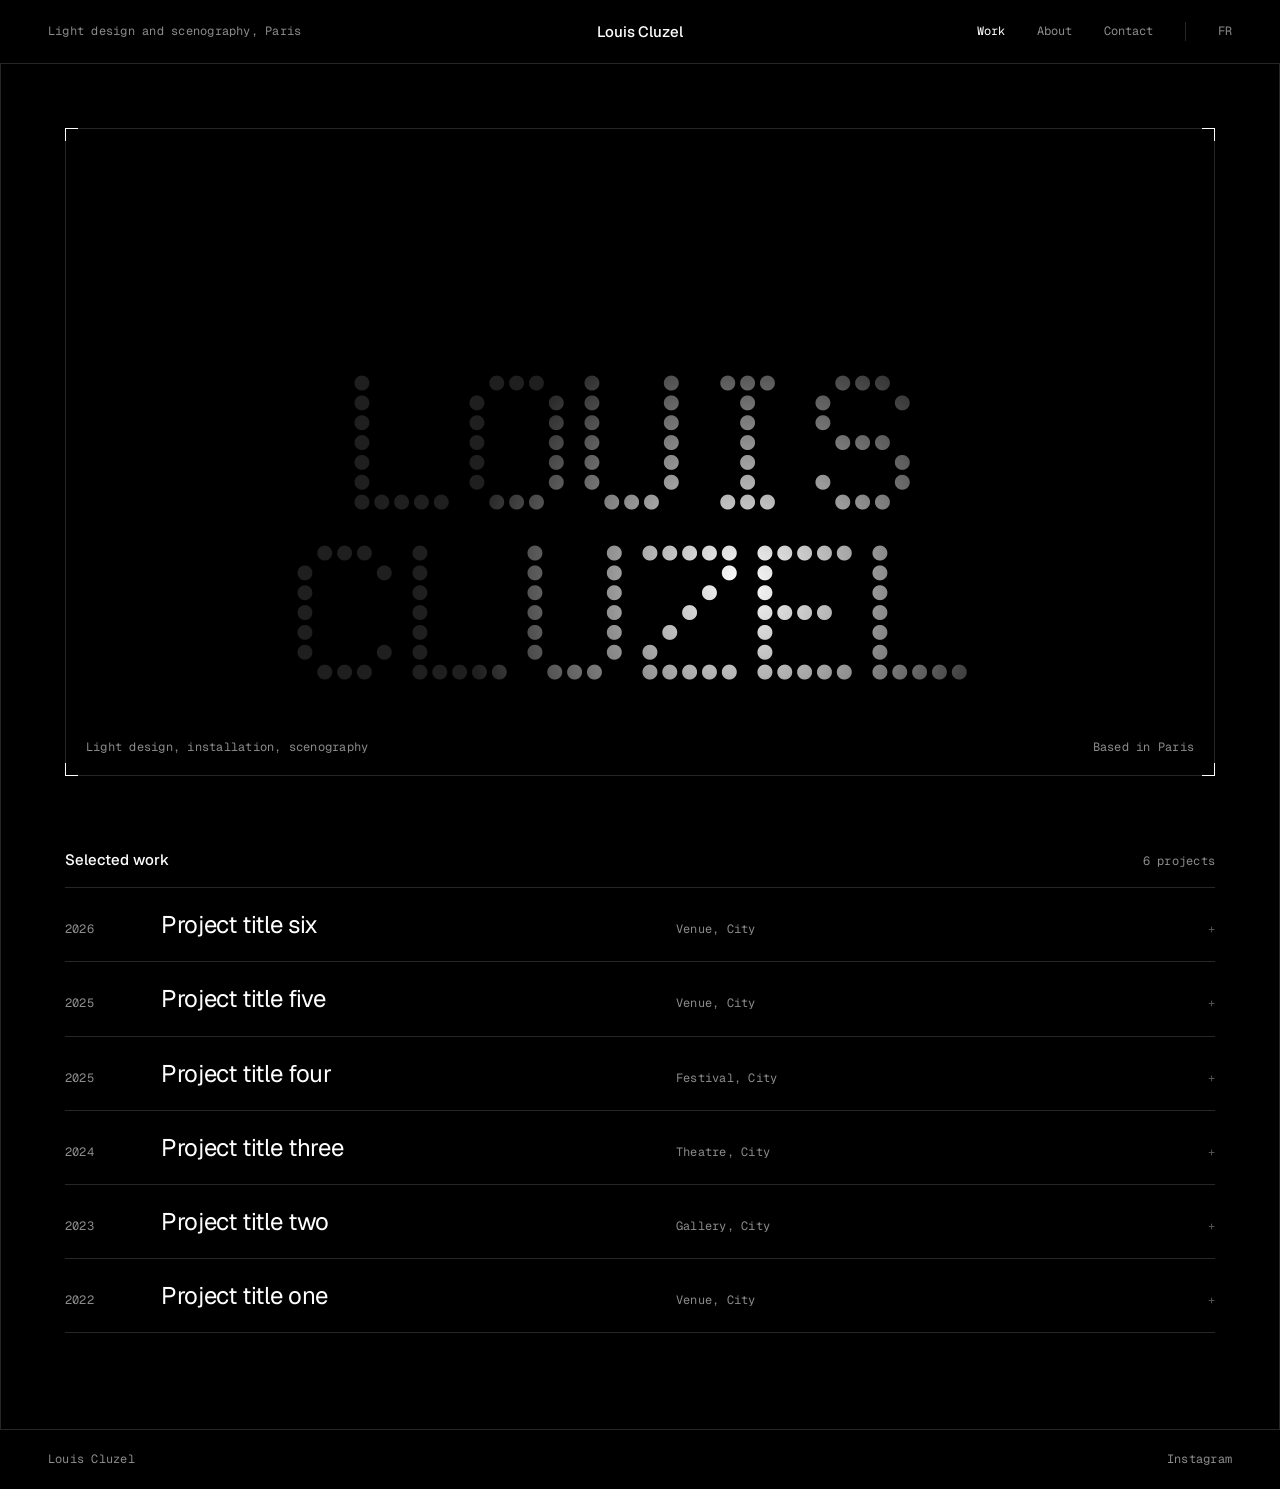
==== index.html @ 7811340b "First mockup: home, works index, project page, about, contact Co-Authored-By: Claude Opus 5.5 <norep" ====
<!doctype html>
<html lang="en">
<head>
<meta charset="utf-8">
<meta name="viewport" content="width=device-width, initial-scale=1">
<title>Louis Cluzel — Light design</title>
<meta name="description" content="Louis Cluzel, light designer and scenographer.">
<link rel="preload" href="assets/fonts/Doto.woff" as="font" type="font/woff" crossorigin>
<link rel="stylesheet" href="assets/css/style.css">
</head>
<body>
<header class="site-header">
  <span class="where mono">Light design and scenography, Paris</span>
  <a class="brand" href="index.html">Louis Cluzel</a>
  <nav class="site-nav" aria-label="Main">
    <a href="index.html#works" aria-current="page">Work</a>
    <a href="about.html">About</a>
    <a href="contact.html">Contact</a>
    <a class="lang" href="#" title="French version coming soon">FR</a>
  </nav>
</header>
<main class="stage">
  <section class="hero marked" aria-label="Louis Cluzel">
    <i class="mk"></i>
    <h1 class="hero-name">
      <span class="unlit" aria-hidden="true"><span>LOUIS</span><span>CLUZEL</span></span>
      <span class="lit"><span>LOUIS</span><span>CLUZEL</span></span>
    </h1>
    <div class="hero-caption">
      <span class="mono">Light design, installation, scenography</span>
      <span class="mono">Based in Paris</span>
    </div>
  </section>

  <section id="works">
    <div class="section-head">
      <h2>Selected work</h2>
      <span class="mono" data-count></span>
    </div>
    <ul class="works"></ul>
  </section>
  <div style="height:96px"></div>
</main>
<div class="preview marked" aria-hidden="true"><i class="mk"></i><div class="ph"></div></div>
<footer class="site-footer">
  <span class="mono">Louis Cluzel</span>
  <a class="mono" href="https://www.instagram.com/la.cluz/">Instagram</a>
</footer>
<script src="assets/js/projects.js"></script>
<script src="assets/js/main.js"></script>
</body>
</html>
---- assets/css/style.css ----
/* Louis Cluzel — studioneiro.com */

@font-face { font-family: "Doto"; src: url("../fonts/Doto.woff") format("woff"); font-weight: 100 900; font-display: swap; }
@font-face { font-family: "Geist"; src: url("../fonts/Geist.woff") format("woff"); font-weight: 100 900; font-display: swap; }
@font-face { font-family: "Geist Mono"; src: url("../fonts/GeistMono.woff") format("woff"); font-weight: 100 900; font-display: swap; }

:root {
  --black: #000000;
  --white: #ffffff;
  --cream: #ece7dd;
  --grey: #8c8c8c;
  --grey-dim: #555555;
  --line: #262626;
  --unlit: #1f1f1f;

  --f-display: "Doto", "Geist Mono", monospace;
  --f-sans: "Geist", "Helvetica Neue", Arial, sans-serif;
  --f-mono: "Geist Mono", ui-monospace, monospace;

  --gutter: clamp(16px, 4vw, 48px);
  --frame: clamp(16px, 5vw, 72px);
  --max: 1440px;
}

* { box-sizing: border-box; margin: 0; padding: 0; }

html { background: var(--black); color-scheme: dark; }

body {
  background: var(--black);
  color: var(--white);
  font-family: var(--f-sans);
  font-size: 16px;
  line-height: 1.55;
  -webkit-font-smoothing: antialiased;
  min-height: 100vh;
  display: flex;
  flex-direction: column;
}

a { color: inherit; text-decoration: none; }
img, video { display: block; max-width: 100%; }

:focus-visible { outline: 1px solid var(--white); outline-offset: 4px; }

.mono { font-family: var(--f-mono); font-size: 12px; letter-spacing: 0.02em; color: var(--grey); }

/* ---------- Header ---------- */

.site-header {
  display: grid;
  grid-template-columns: 1fr auto 1fr;
  align-items: center;
  height: 64px;
  padding: 0 var(--gutter);
  border-bottom: 1px solid var(--line);
  position: sticky;
  top: 0;
  background: var(--black);
  z-index: 10;
}

.site-header .brand { font-family: var(--f-sans); font-size: 15px; font-weight: 500; letter-spacing: -0.01em; color: var(--white); justify-self: center; }
.site-header .where { justify-self: start; }

.site-nav { justify-self: end; display: flex; gap: clamp(16px, 3vw, 32px); align-items: center; }
.site-nav a { font-family: var(--f-mono); font-size: 12px; color: var(--grey); transition: color .2s; }
.site-nav a:hover, .site-nav a[aria-current="page"] { color: var(--white); }
.site-nav .lang { border-left: 1px solid var(--line); padding-left: clamp(16px, 3vw, 32px); }

/* ---------- Frame with corner marks ---------- */

.stage {
  flex: 1;
  width: 100%;
  max-width: var(--max);
  margin: 0 auto;
  border-left: 1px solid var(--line);
  border-right: 1px solid var(--line);
  padding: var(--frame) var(--frame) 0;
}

.marked { position: relative; border: 1px solid var(--line); }
.marked::before, .marked::after,
.marked > .mk::before, .marked > .mk::after {
  content: "";
  position: absolute;
  width: 12px; height: 12px;
  border-color: var(--white);
  border-style: solid;
  pointer-events: none;
}
.marked::before { top: -1px; left: -1px; border-width: 1px 0 0 1px; }
.marked::after { top: -1px; right: -1px; border-width: 1px 1px 0 0; }
.marked > .mk::before { bottom: -1px; left: -1px; border-width: 0 0 1px 1px; }
.marked > .mk::after { bottom: -1px; right: -1px; border-width: 0 1px 1px 0; }

/* ---------- Hero : the name, lit by a follow-spot ---------- */

.hero {
  height: min(72vh, 720px);
  min-height: 420px;
  display: grid;
  place-items: center;
  cursor: crosshair;
  --x: 50%;
  --y: 50%;
  --r: clamp(140px, 22vw, 320px);
}

.hero-name { position: relative; text-align: center; line-height: .86; user-select: none; }
.hero-name span {
  display: block;
  font-family: var(--f-display);
  font-weight: 700;
  font-variation-settings: "ROND" 100;
  font-size: clamp(64px, 15.5vw, 228px);
  letter-spacing: -0.02em;
}
.hero-name .unlit { color: var(--unlit); }
.hero-name .lit {
  position: absolute;
  inset: 0;
  color: var(--white);
  -webkit-mask-image: radial-gradient(circle var(--r) at var(--x) var(--y), #000 0%, rgba(0,0,0,.55) 45%, transparent 100%);
          mask-image: radial-gradient(circle var(--r) at var(--x) var(--y), #000 0%, rgba(0,0,0,.55) 45%, transparent 100%);
}

.hero-caption {
  position: absolute;
  left: 20px; right: 20px; bottom: 18px;
  display: flex;
  justify-content: space-between;
  gap: 16px;
}

/* ---------- Works index ---------- */

.section-head {
  display: flex;
  justify-content: space-between;
  align-items: baseline;
  padding: 72px 0 16px;
  border-bottom: 1px solid var(--line);
}
.section-head h2 { font-size: 15px; font-weight: 500; }

.works { list-style: none; position: relative; }
.works li { border-bottom: 1px solid var(--line); }
.works a {
  display: grid;
  grid-template-columns: 72px 1fr minmax(0, 1fr) 24px;
  gap: 24px;
  align-items: baseline;
  padding: 18px 0;
  transition: padding-left .25s ease;
}
.works .title { font-size: clamp(18px, 2vw, 24px); font-weight: 400; letter-spacing: -0.015em; color: var(--white); }
.works .place { justify-self: start; }
.works .arrow { justify-self: end; color: var(--grey-dim); transition: color .2s; }
.works a:hover .arrow, .works a:focus-visible .arrow { color: var(--white); }
.works a:hover .place, .works a:focus-visible .place { color: var(--cream); }
.works .thumb { display: none; }

/* hover preview, follows the pointer row */
.preview {
  position: fixed;
  width: 340px;
  aspect-ratio: 4 / 3;
  pointer-events: none;
  opacity: 0;
  transform: translate(-50%, -50%);
  transition: opacity .2s;
  z-index: 5;
}
.preview.on { opacity: 1; }

/* ---------- Placeholder light panels (to be replaced by real photos) ---------- */

.ph { position: relative; background: #050505; overflow: hidden; width: 100%; height: 100%; }
.ph::after { content: ""; position: absolute; inset: 0; }
.ph-1::after { background: radial-gradient(ellipse 18% 70% at 50% 100%, rgba(255,244,225,.9), rgba(255,244,225,.15) 60%, transparent 75%); }
.ph-2::after { background: linear-gradient(115deg, transparent 42%, rgba(160,210,255,.75) 50%, transparent 58%), radial-gradient(circle at 70% 30%, rgba(160,210,255,.25), transparent 40%); }
.ph-3::after { background: repeating-linear-gradient(90deg, transparent 0 46px, rgba(255,255,255,.85) 46px 48px), linear-gradient(transparent 30%, #050505 92%); }
.ph-4::after { background: radial-gradient(circle at 50% 45%, rgba(255,190,120,.85), rgba(255,140,60,.2) 25%, transparent 45%); }
.ph-5::after { background: conic-gradient(from 200deg at 50% 0%, transparent 0deg, rgba(255,255,255,.7) 8deg, transparent 16deg, transparent 40deg, rgba(255,255,255,.5) 46deg, transparent 52deg); }
.ph-6::after { background: linear-gradient(to top, rgba(110,255,220,.55) 0 2px, transparent 2px), radial-gradient(ellipse 60% 25% at 50% 100%, rgba(110,255,220,.35), transparent 70%); }

/* ---------- Project page ---------- */

.project-hero { aspect-ratio: 16 / 9; }

.project-head {
  display: grid;
  grid-template-columns: 1fr 1fr;
  gap: 48px;
  padding: 56px 0 40px;
  border-bottom: 1px solid var(--line);
}
.project-head h1 { font-size: clamp(32px, 4.4vw, 60px); font-weight: 400; letter-spacing: -0.03em; line-height: 1.02; }

.facts { display: grid; grid-template-columns: 120px 1fr; row-gap: 10px; align-content: start; }
.facts dt { font-family: var(--f-mono); font-size: 12px; color: var(--grey-dim); }
.facts dd { font-family: var(--f-mono); font-size: 12px; color: var(--white); }

.project-body { display: grid; grid-template-columns: 1fr 1fr; gap: 48px; padding: 48px 0 72px; }
.project-body section { max-width: 62ch; }
.project-body h2 { font-size: 15px; font-weight: 500; margin-bottom: 12px; }
.project-body p { color: #cfcfcf; }
.project-body p + p { margin-top: 1em; }

.gallery { display: grid; grid-template-columns: repeat(2, 1fr); gap: var(--frame); padding-bottom: var(--frame); }
.gallery .marked { aspect-ratio: 4 / 5; }
.gallery .wide { grid-column: 1 / -1; aspect-ratio: 16 / 9; }

.pager {
  display: flex; justify-content: space-between;
  border-top: 1px solid var(--line);
  padding: 20px 0;
}
.pager a:hover { color: var(--white); }

/* ---------- About / Contact ---------- */

.text-page { display: grid; grid-template-columns: 1fr 1fr; gap: 48px; padding: 24px 0 96px; }
.text-page h1 { font-family: var(--f-display); font-weight: 700; font-variation-settings: "ROND" 100; font-size: clamp(48px, 7vw, 104px); line-height: .9; color: var(--white); }
.text-page .lead { font-size: clamp(20px, 2vw, 26px); line-height: 1.4; letter-spacing: -0.015em; max-width: 34ch; }
.text-page p { max-width: 62ch; color: #cfcfcf; }
.text-page p + p { margin-top: 1em; }

.contact-list { list-style: none; border-top: 1px solid var(--line); }
.contact-list li { display: grid; grid-template-columns: 120px 1fr; border-bottom: 1px solid var(--line); padding: 18px 0; align-items: baseline; }
.contact-list a { font-size: clamp(18px, 2vw, 24px); letter-spacing: -0.015em; }
.contact-list a:hover { color: var(--cream); }

/* ---------- Footer ---------- */

.site-footer {
  border-top: 1px solid var(--line);
  padding: 20px var(--gutter);
  display: flex;
  justify-content: space-between;
  gap: 16px;
}

/* ---------- Small screens ---------- */

@media (max-width: 760px) {
  .site-header { grid-template-columns: 1fr auto; }
  .site-header .where { display: none; }
  .site-header .brand { justify-self: start; }
  .hero { height: 56vh; min-height: 360px; }
  .hero-name span { font-size: 25vw; }
  .hero-caption { flex-direction: column; gap: 2px; }
  .works a { grid-template-columns: 1fr 24px; gap: 4px 12px; padding: 16px 0; }
  .works .year { grid-column: 1; grid-row: 1; }
  .works .title { grid-column: 1; grid-row: 2; }
  .works .place { grid-column: 1; grid-row: 3; }
  .works .arrow { grid-column: 2; grid-row: 2; }
  .works .thumb { display: block; grid-column: 1 / -1; grid-row: 4; aspect-ratio: 16 / 9; margin-top: 12px; border: 1px solid var(--line); }
  .preview { display: none; }
  .project-head, .project-body, .text-page { grid-template-columns: 1fr; gap: 32px; }
  .facts { grid-template-columns: 100px 1fr; }
  .gallery { grid-template-columns: 1fr; }
  .gallery .marked, .gallery .wide { aspect-ratio: 4 / 3; }
  .site-footer { flex-direction: column; gap: 4px; }
}

@media (prefers-reduced-motion: reduce) {
  * { transition: none !important; animation: none !important; }
}
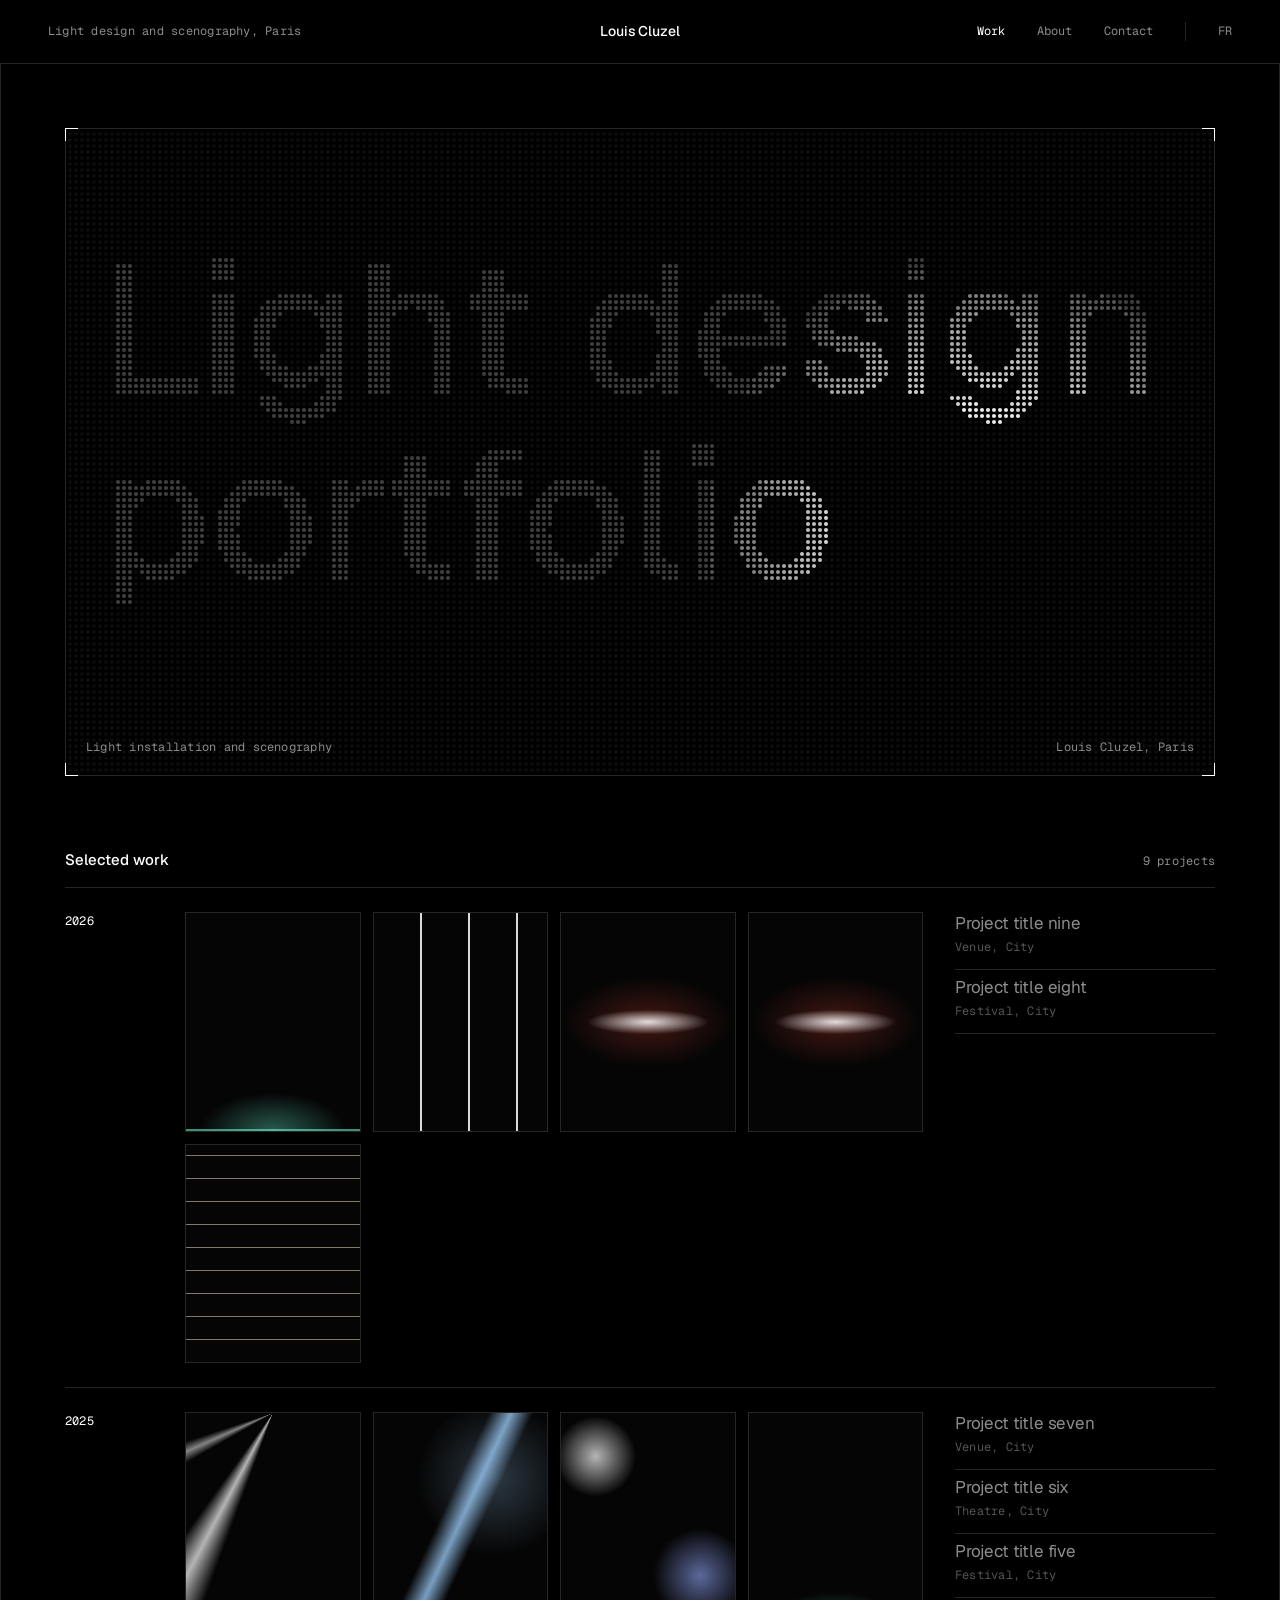
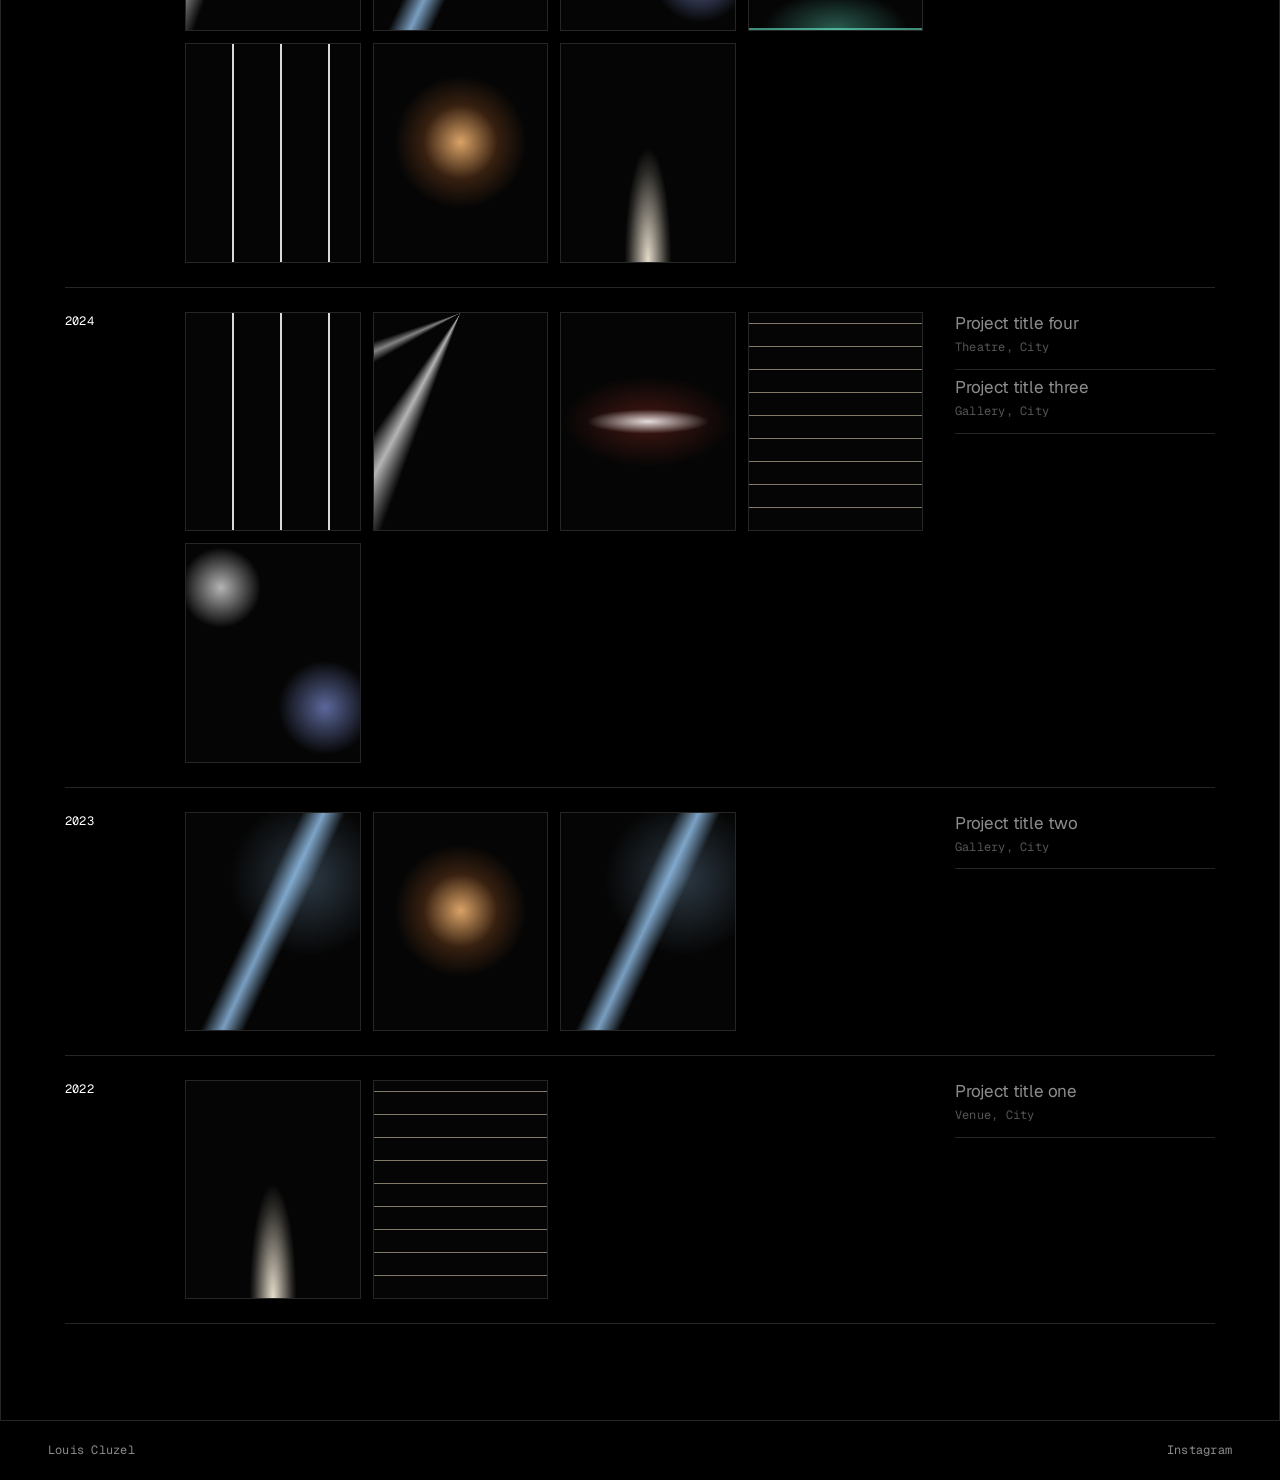
==== commit 80a30a04: "LED matrix titles, 'Light design portfolio' home, works as an image wall by year Co-Authored-By: Cla" ====
--- a/index.html
+++ b/index.html
@@ -5,7 +5,7 @@
 <meta name="viewport" content="width=device-width, initial-scale=1">
 <title>Louis Cluzel — Light design</title>
 <meta name="description" content="Louis Cluzel, light designer and scenographer.">
-<link rel="preload" href="assets/fonts/Doto.woff" as="font" type="font/woff" crossorigin>
+<link rel="preload" href="assets/fonts/Geist.woff" as="font" type="font/woff" crossorigin>
 <link rel="stylesheet" href="assets/css/style.css">
 </head>
 <body>
@@ -20,15 +20,13 @@
   </nav>
 </header>
 <main class="stage">
-  <section class="hero marked" aria-label="Louis Cluzel">
+  <section class="hero marked">
     <i class="mk"></i>
-    <h1 class="hero-name">
-      <span class="unlit" aria-hidden="true"><span>LOUIS</span><span>CLUZEL</span></span>
-      <span class="lit"><span>LOUIS</span><span>CLUZEL</span></span>
-    </h1>
+    <h1 class="sr-only">Light design portfolio, Louis Cluzel</h1>
+    <canvas class="led" data-lines="Light design|portfolio" data-lines-mobile="Light|design|portfolio" data-spot="true" aria-hidden="true"></canvas>
     <div class="hero-caption">
-      <span class="mono">Light design, installation, scenography</span>
-      <span class="mono">Based in Paris</span>
+      <span class="mono">Light installation and scenography</span>
+      <span class="mono">Louis Cluzel, Paris</span>
     </div>
   </section>
 
@@ -37,11 +35,10 @@
       <h2>Selected work</h2>
       <span class="mono" data-count></span>
     </div>
-    <ul class="works"></ul>
+    <div class="works"></div>
   </section>
   <div style="height:96px"></div>
 </main>
-<div class="preview marked" aria-hidden="true"><i class="mk"></i><div class="ph"></div></div>
 <footer class="site-footer">
   <span class="mono">Louis Cluzel</span>
   <a class="mono" href="https://www.instagram.com/la.cluz/">Instagram</a>
--- a/assets/css/style.css
+++ b/assets/css/style.css
@@ -1,6 +1,5 @@
 /* Louis Cluzel — studioneiro.com */
 
-@font-face { font-family: "Doto"; src: url("../fonts/Doto.woff") format("woff"); font-weight: 100 900; font-display: swap; }
 @font-face { font-family: "Geist"; src: url("../fonts/Geist.woff") format("woff"); font-weight: 100 900; font-display: swap; }
 @font-face { font-family: "Geist Mono"; src: url("../fonts/GeistMono.woff") format("woff"); font-weight: 100 900; font-display: swap; }
 
@@ -11,9 +10,7 @@
   --grey: #8c8c8c;
   --grey-dim: #555555;
   --line: #262626;
-  --unlit: #1f1f1f;
-
-  --f-display: "Doto", "Geist Mono", monospace;
+
   --f-sans: "Geist", "Helvetica Neue", Arial, sans-serif;
   --f-mono: "Geist Mono", ui-monospace, monospace;
 
@@ -45,6 +42,8 @@
 
 .mono { font-family: var(--f-mono); font-size: 12px; letter-spacing: 0.02em; color: var(--grey); }
 
+.sr-only { position: absolute; width: 1px; height: 1px; overflow: hidden; clip: rect(0 0 0 0); white-space: nowrap; }
+
 /* ---------- Header ---------- */
 
 .site-header {
@@ -60,7 +59,7 @@
   z-index: 10;
 }
 
-.site-header .brand { font-family: var(--f-sans); font-size: 15px; font-weight: 500; letter-spacing: -0.01em; color: var(--white); justify-self: center; }
+.site-header .brand { font-size: 14px; font-weight: 500; letter-spacing: -0.01em; justify-self: center; }
 .site-header .where { justify-self: start; }
 
 .site-nav { justify-self: end; display: flex; gap: clamp(16px, 3vw, 32px); align-items: center; }
@@ -68,7 +67,7 @@
 .site-nav a:hover, .site-nav a[aria-current="page"] { color: var(--white); }
 .site-nav .lang { border-left: 1px solid var(--line); padding-left: clamp(16px, 3vw, 32px); }
 
-/* ---------- Frame with corner marks ---------- */
+/* ---------- Page frame ---------- */
 
 .stage {
   flex: 1;
@@ -80,6 +79,7 @@
   padding: var(--frame) var(--frame) 0;
 }
 
+/* Hairline box with white corner marks */
 .marked { position: relative; border: 1px solid var(--line); }
 .marked::before, .marked::after,
 .marked > .mk::before, .marked > .mk::after {
@@ -89,42 +89,23 @@
   border-color: var(--white);
   border-style: solid;
   pointer-events: none;
+  z-index: 2;
 }
 .marked::before { top: -1px; left: -1px; border-width: 1px 0 0 1px; }
 .marked::after { top: -1px; right: -1px; border-width: 1px 1px 0 0; }
 .marked > .mk::before { bottom: -1px; left: -1px; border-width: 0 0 1px 1px; }
 .marked > .mk::after { bottom: -1px; right: -1px; border-width: 0 1px 1px 0; }
 
-/* ---------- Hero : the name, lit by a follow-spot ---------- */
+/* ---------- LED matrix text (drawn on canvas by main.js) ---------- */
+
+.led { display: block; width: 100%; height: 100%; }
 
 .hero {
   height: min(72vh, 720px);
   min-height: 420px;
-  display: grid;
-  place-items: center;
   cursor: crosshair;
-  --x: 50%;
-  --y: 50%;
-  --r: clamp(140px, 22vw, 320px);
-}
-
-.hero-name { position: relative; text-align: center; line-height: .86; user-select: none; }
-.hero-name span {
-  display: block;
-  font-family: var(--f-display);
-  font-weight: 700;
-  font-variation-settings: "ROND" 100;
-  font-size: clamp(64px, 15.5vw, 228px);
-  letter-spacing: -0.02em;
-}
-.hero-name .unlit { color: var(--unlit); }
-.hero-name .lit {
-  position: absolute;
-  inset: 0;
-  color: var(--white);
-  -webkit-mask-image: radial-gradient(circle var(--r) at var(--x) var(--y), #000 0%, rgba(0,0,0,.55) 45%, transparent 100%);
-          mask-image: radial-gradient(circle var(--r) at var(--x) var(--y), #000 0%, rgba(0,0,0,.55) 45%, transparent 100%);
-}
+}
+.hero .led { position: absolute; inset: 0; }
 
 .hero-caption {
   position: absolute;
@@ -132,9 +113,10 @@
   display: flex;
   justify-content: space-between;
   gap: 16px;
-}
-
-/* ---------- Works index ---------- */
+  pointer-events: none;
+}
+
+/* ---------- Works : years | wall of images | titles ---------- */
 
 .section-head {
   display: flex;
@@ -145,37 +127,43 @@
 }
 .section-head h2 { font-size: 15px; font-weight: 500; }
 
-.works { list-style: none; position: relative; }
-.works li { border-bottom: 1px solid var(--line); }
-.works a {
-  display: grid;
-  grid-template-columns: 72px 1fr minmax(0, 1fr) 24px;
-  gap: 24px;
-  align-items: baseline;
-  padding: 18px 0;
-  transition: padding-left .25s ease;
-}
-.works .title { font-size: clamp(18px, 2vw, 24px); font-weight: 400; letter-spacing: -0.015em; color: var(--white); }
-.works .place { justify-self: start; }
-.works .arrow { justify-self: end; color: var(--grey-dim); transition: color .2s; }
-.works a:hover .arrow, .works a:focus-visible .arrow { color: var(--white); }
-.works a:hover .place, .works a:focus-visible .place { color: var(--cream); }
-.works .thumb { display: none; }
-
-/* hover preview, follows the pointer row */
-.preview {
-  position: fixed;
-  width: 340px;
-  aspect-ratio: 4 / 3;
-  pointer-events: none;
-  opacity: 0;
-  transform: translate(-50%, -50%);
-  transition: opacity .2s;
-  z-index: 5;
-}
-.preview.on { opacity: 1; }
-
-/* ---------- Placeholder light panels (to be replaced by real photos) ---------- */
+.year-row {
+  display: grid;
+  grid-template-columns: 88px minmax(0, 1fr) 260px;
+  gap: 32px;
+  padding: 24px 0;
+  border-bottom: 1px solid var(--line);
+}
+.year-row .year { position: sticky; top: 88px; align-self: start; color: var(--white); }
+
+.tiles {
+  display: grid;
+  grid-template-columns: repeat(auto-fill, minmax(148px, 1fr));
+  gap: 12px;
+}
+
+.tile { display: block; }
+.tile .frame { aspect-ratio: 4 / 5; border-color: var(--line); }
+.tile .frame::before, .tile .frame::after,
+.tile .frame > .mk::before, .tile .frame > .mk::after { opacity: 0; transition: opacity .2s; }
+.tile .ph { transition: opacity .3s; }
+.tile .cap { display: none; }
+
+.titles { list-style: none; align-self: start; position: sticky; top: 88px; }
+.titles a { display: block; padding: 6px 0 10px; border-bottom: 1px solid var(--line); color: var(--grey); transition: color .2s; }
+.titles li:first-child a { padding-top: 0; }
+.titles .t { display: block; font-size: 17px; letter-spacing: -0.01em; line-height: 1.3; }
+.titles .mono { color: var(--grey-dim); transition: color .2s; }
+
+/* linked highlight: hovering a tile or a title lights its partner, dims the rest */
+.works.hovering .tile .ph { opacity: .35; }
+.works .tile.on .ph { opacity: 1; }
+.works .tile.on .frame::before, .works .tile.on .frame::after,
+.works .tile.on .frame > .mk::before, .works .tile.on .frame > .mk::after { opacity: 1; }
+.works .titles a.on { color: var(--white); }
+.works .titles a.on .mono { color: var(--grey); }
+
+/* ---------- Placeholder light panels (replaced by real photos later) ---------- */
 
 .ph { position: relative; background: #050505; overflow: hidden; width: 100%; height: 100%; }
 .ph::after { content: ""; position: absolute; inset: 0; }
@@ -185,6 +173,9 @@
 .ph-4::after { background: radial-gradient(circle at 50% 45%, rgba(255,190,120,.85), rgba(255,140,60,.2) 25%, transparent 45%); }
 .ph-5::after { background: conic-gradient(from 200deg at 50% 0%, transparent 0deg, rgba(255,255,255,.7) 8deg, transparent 16deg, transparent 40deg, rgba(255,255,255,.5) 46deg, transparent 52deg); }
 .ph-6::after { background: linear-gradient(to top, rgba(110,255,220,.55) 0 2px, transparent 2px), radial-gradient(ellipse 60% 25% at 50% 100%, rgba(110,255,220,.35), transparent 70%); }
+.ph-7::after { background: radial-gradient(ellipse 50% 8% at 50% 50%, rgba(255,255,255,.85), transparent 70%), radial-gradient(ellipse 70% 30% at 50% 50%, rgba(255,80,60,.25), transparent 70%); }
+.ph-8::after { background: repeating-linear-gradient(0deg, transparent 0 22px, rgba(255,236,200,.5) 22px 23px), radial-gradient(circle at 30% 70%, transparent 20%, #050505 70%); }
+.ph-9::after { background: radial-gradient(circle at 20% 20%, rgba(255,255,255,.7), transparent 18%), radial-gradient(circle at 80% 75%, rgba(150,170,255,.6), transparent 22%); }
 
 /* ---------- Project page ---------- */
 
@@ -207,30 +198,26 @@
 .project-body section { max-width: 62ch; }
 .project-body h2 { font-size: 15px; font-weight: 500; margin-bottom: 12px; }
 .project-body p { color: #cfcfcf; }
-.project-body p + p { margin-top: 1em; }
 
 .gallery { display: grid; grid-template-columns: repeat(2, 1fr); gap: var(--frame); padding-bottom: var(--frame); }
 .gallery .marked { aspect-ratio: 4 / 5; }
 .gallery .wide { grid-column: 1 / -1; aspect-ratio: 16 / 9; }
 
-.pager {
-  display: flex; justify-content: space-between;
-  border-top: 1px solid var(--line);
-  padding: 20px 0;
-}
+.pager { display: flex; justify-content: space-between; border-top: 1px solid var(--line); padding: 20px 0; }
 .pager a:hover { color: var(--white); }
 
 /* ---------- About / Contact ---------- */
 
-.text-page { display: grid; grid-template-columns: 1fr 1fr; gap: 48px; padding: 24px 0 96px; }
-.text-page h1 { font-family: var(--f-display); font-weight: 700; font-variation-settings: "ROND" 100; font-size: clamp(48px, 7vw, 104px); line-height: .9; color: var(--white); }
+.page-title { height: clamp(150px, 22vw, 300px); }
+
+.text-page { display: grid; grid-template-columns: 1fr 1fr; gap: 48px; padding: 48px 0 96px; }
 .text-page .lead { font-size: clamp(20px, 2vw, 26px); line-height: 1.4; letter-spacing: -0.015em; max-width: 34ch; }
 .text-page p { max-width: 62ch; color: #cfcfcf; }
 .text-page p + p { margin-top: 1em; }
 
 .contact-list { list-style: none; border-top: 1px solid var(--line); }
 .contact-list li { display: grid; grid-template-columns: 120px 1fr; border-bottom: 1px solid var(--line); padding: 18px 0; align-items: baseline; }
-.contact-list a { font-size: clamp(18px, 2vw, 24px); letter-spacing: -0.015em; }
+.contact-list a, .contact-list .v { font-size: clamp(18px, 2vw, 24px); letter-spacing: -0.015em; }
 .contact-list a:hover { color: var(--cream); }
 
 /* ---------- Footer ---------- */
@@ -241,6 +228,17 @@
   display: flex;
   justify-content: space-between;
   gap: 16px;
+}
+
+/* ---------- Medium screens ---------- */
+
+@media (max-width: 1080px) {
+  .year-row { grid-template-columns: 64px minmax(0, 1fr); }
+  .titles { display: none; }
+  .tile.extra { display: none; }
+  .tiles { grid-template-columns: repeat(auto-fill, minmax(200px, 1fr)); gap: 16px; }
+  .tile .cap { display: block; margin-top: 8px; }
+  .tile .cap .t { display: block; font-size: 15px; line-height: 1.3; }
 }
 
 /* ---------- Small screens ---------- */
@@ -249,16 +247,11 @@
   .site-header { grid-template-columns: 1fr auto; }
   .site-header .where { display: none; }
   .site-header .brand { justify-self: start; }
-  .hero { height: 56vh; min-height: 360px; }
-  .hero-name span { font-size: 25vw; }
+  .hero { height: 60vh; min-height: 380px; }
   .hero-caption { flex-direction: column; gap: 2px; }
-  .works a { grid-template-columns: 1fr 24px; gap: 4px 12px; padding: 16px 0; }
-  .works .year { grid-column: 1; grid-row: 1; }
-  .works .title { grid-column: 1; grid-row: 2; }
-  .works .place { grid-column: 1; grid-row: 3; }
-  .works .arrow { grid-column: 2; grid-row: 2; }
-  .works .thumb { display: block; grid-column: 1 / -1; grid-row: 4; aspect-ratio: 16 / 9; margin-top: 12px; border: 1px solid var(--line); }
-  .preview { display: none; }
+  .year-row { grid-template-columns: 1fr; gap: 12px; }
+  .year-row .year { position: static; }
+  .tiles { grid-template-columns: repeat(2, 1fr); gap: 12px; }
   .project-head, .project-body, .text-page { grid-template-columns: 1fr; gap: 32px; }
   .facts { grid-template-columns: 100px 1fr; }
   .gallery { grid-template-columns: 1fr; }
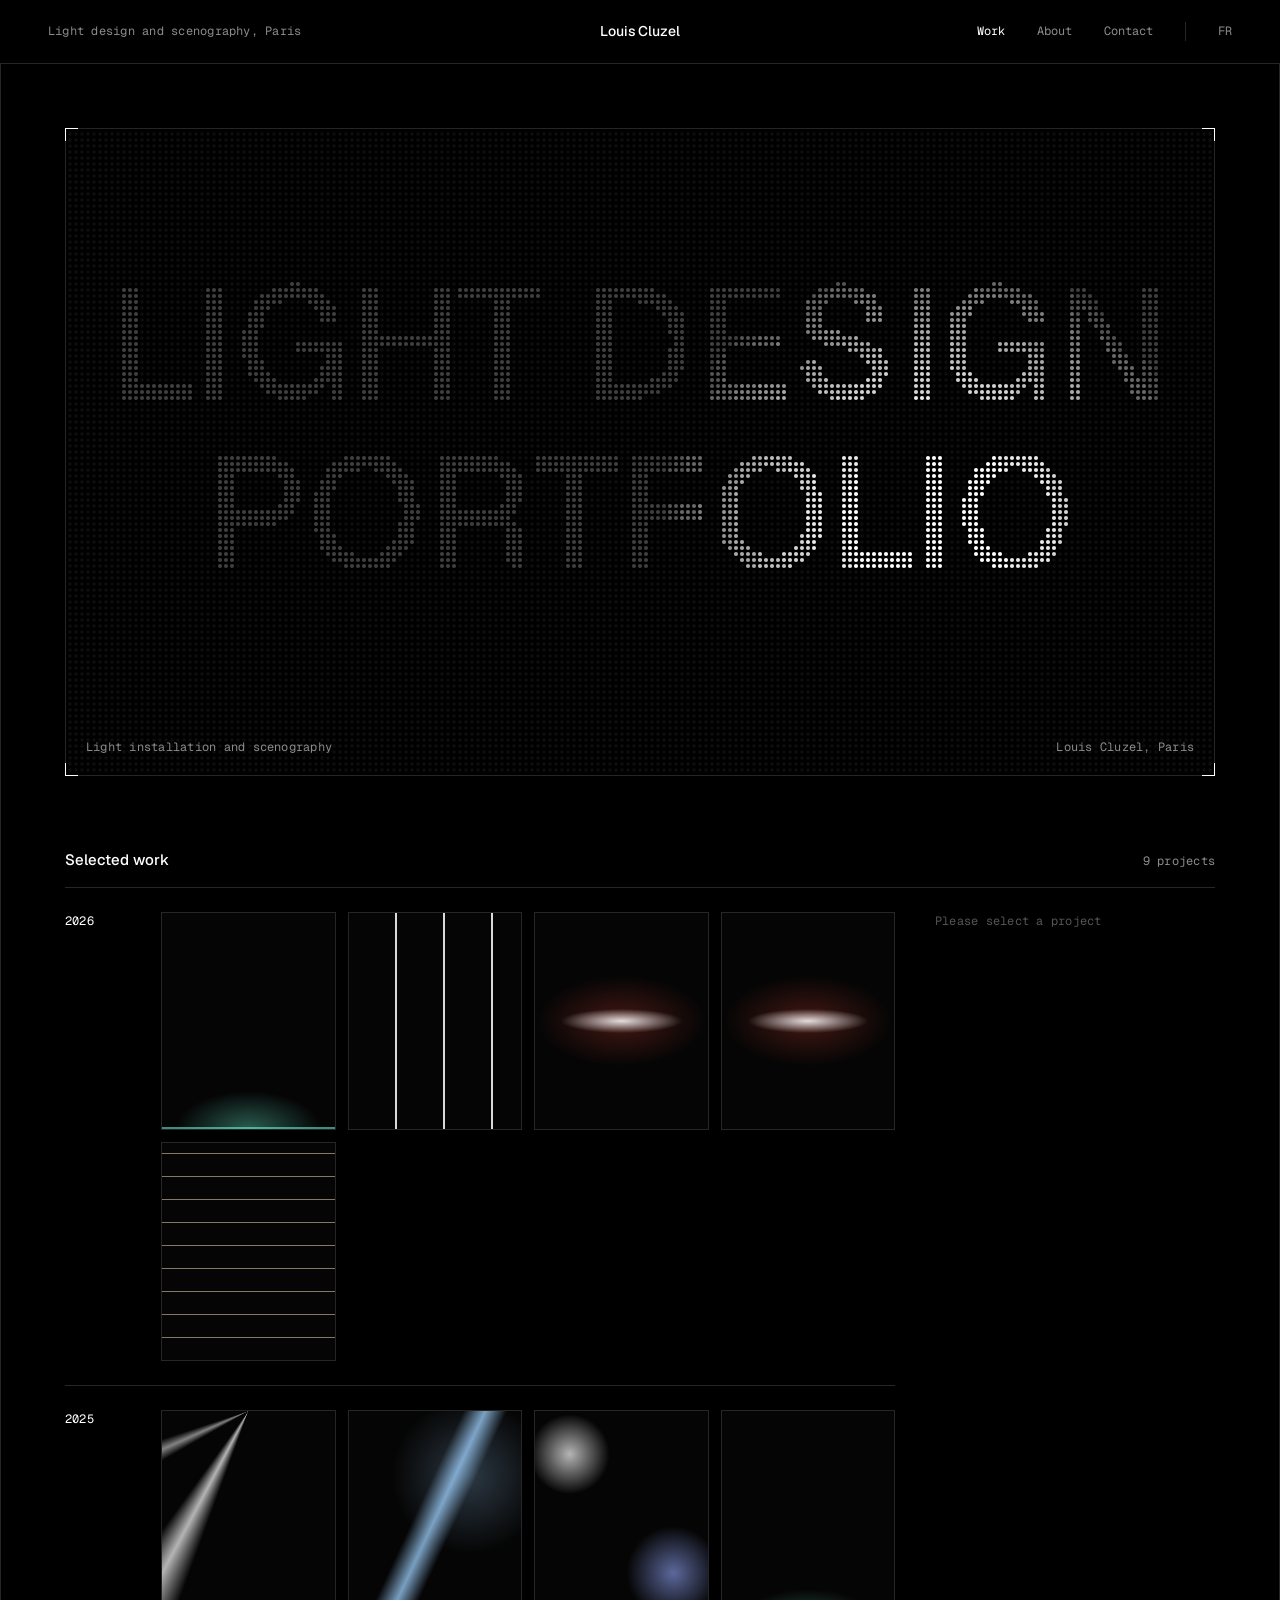
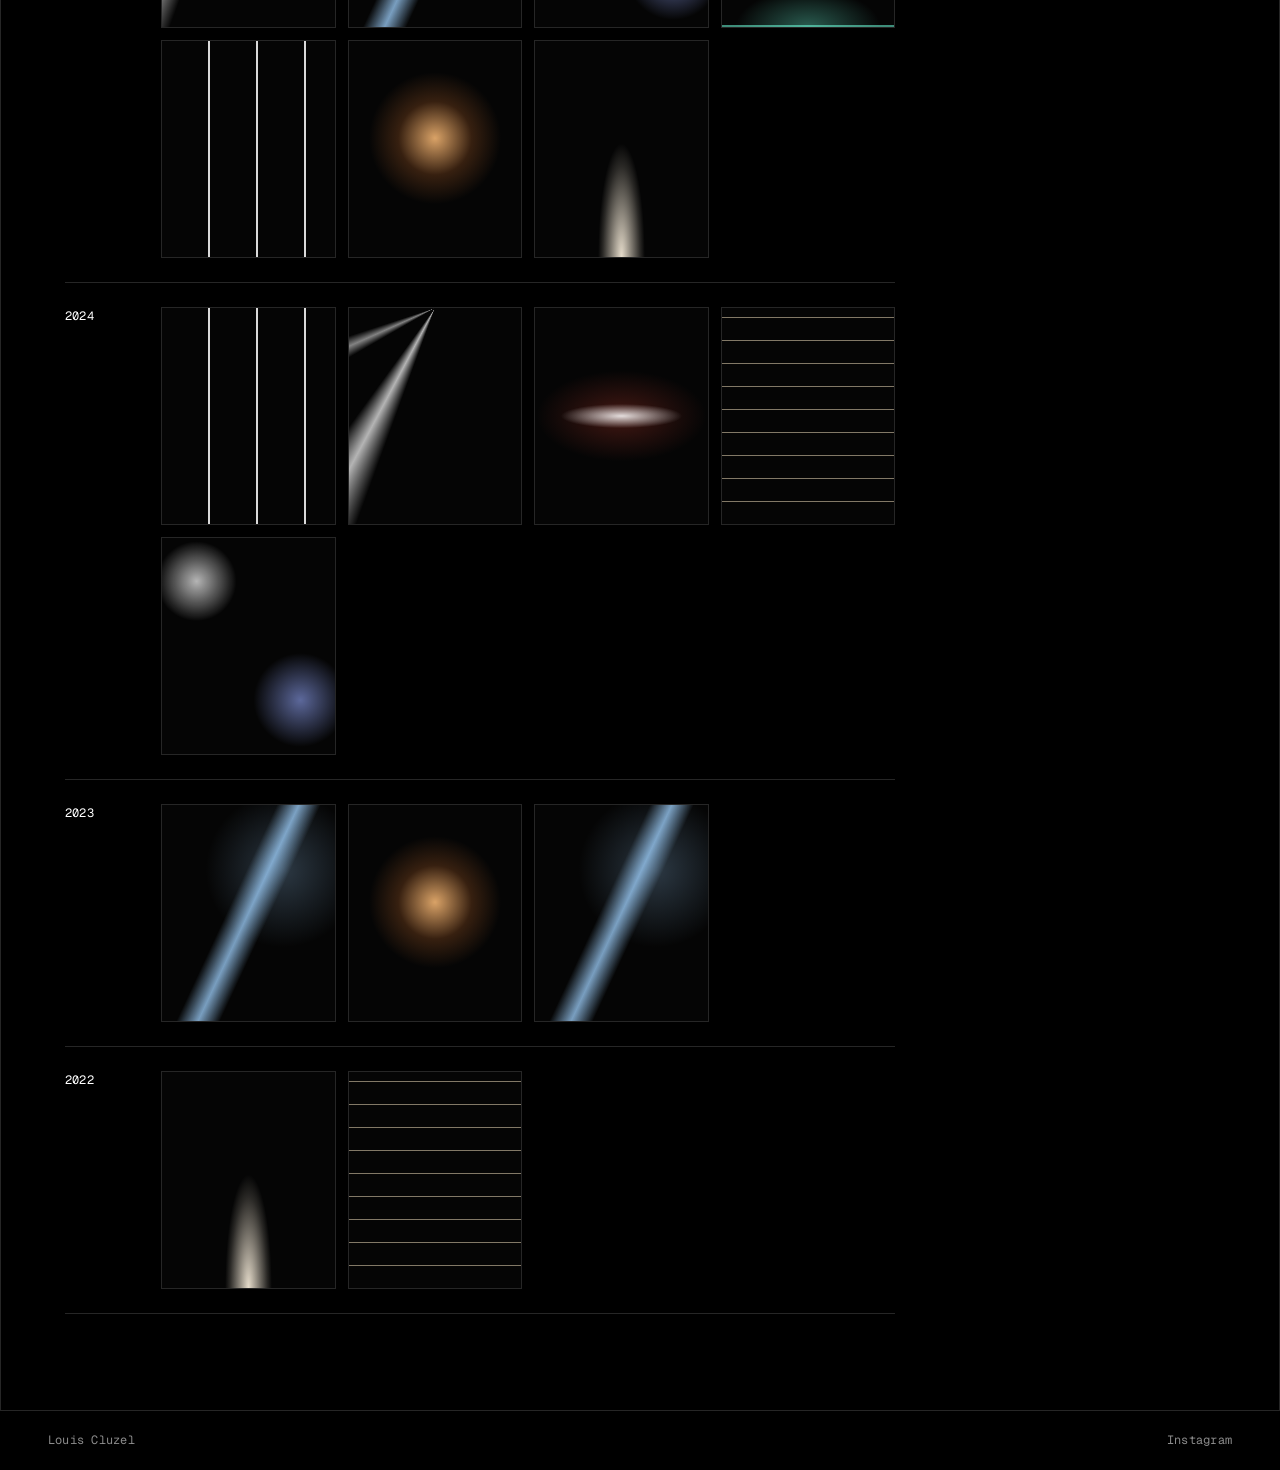
==== commit 1c4396ee: "Works: single project panel with fade-out of other images; uppercase centred home title; small LED t" ====
--- a/index.html
+++ b/index.html
@@ -23,7 +23,7 @@
   <section class="hero marked">
     <i class="mk"></i>
     <h1 class="sr-only">Light design portfolio, Louis Cluzel</h1>
-    <canvas class="led" data-lines="Light design|portfolio" data-lines-mobile="Light|design|portfolio" data-spot="true" aria-hidden="true"></canvas>
+    <canvas class="led" data-lines="LIGHT DESIGN|PORTFOLIO" data-lines-mobile="LIGHT|DESIGN|PORTFOLIO" data-align="center" data-spot="true" aria-hidden="true"></canvas>
     <div class="hero-caption">
       <span class="mono">Light installation and scenography</span>
       <span class="mono">Louis Cluzel, Paris</span>
@@ -35,7 +35,13 @@
       <h2>Selected work</h2>
       <span class="mono" data-count></span>
     </div>
-    <div class="works"></div>
+    <div class="works-layout">
+      <div class="works"></div>
+      <aside class="panel" aria-live="polite">
+        <p class="panel-empty mono">Please select a project</p>
+        <div class="panel-info" hidden></div>
+      </aside>
+    </div>
   </section>
   <div style="height:96px"></div>
 </main>
--- a/assets/css/style.css
+++ b/assets/css/style.css
@@ -127,10 +127,16 @@
 }
 .section-head h2 { font-size: 15px; font-weight: 500; }
 
+.works-layout {
+  display: grid;
+  grid-template-columns: minmax(0, 1fr) 280px;
+  gap: 40px;
+}
+
 .year-row {
   display: grid;
-  grid-template-columns: 88px minmax(0, 1fr) 260px;
-  gap: 32px;
+  grid-template-columns: 72px minmax(0, 1fr);
+  gap: 24px;
   padding: 24px 0;
   border-bottom: 1px solid var(--line);
 }
@@ -142,26 +148,30 @@
   gap: 12px;
 }
 
-.tile { display: block; }
-.tile .frame { aspect-ratio: 4 / 5; border-color: var(--line); }
+.tile { display: block; transition: opacity .25s ease; }
+.tile .frame { aspect-ratio: 4 / 5; }
 .tile .frame::before, .tile .frame::after,
 .tile .frame > .mk::before, .tile .frame > .mk::after { opacity: 0; transition: opacity .2s; }
-.tile .ph { transition: opacity .3s; }
 .tile .cap { display: none; }
 
-.titles { list-style: none; align-self: start; position: sticky; top: 88px; }
-.titles a { display: block; padding: 6px 0 10px; border-bottom: 1px solid var(--line); color: var(--grey); transition: color .2s; }
-.titles li:first-child a { padding-top: 0; }
-.titles .t { display: block; font-size: 17px; letter-spacing: -0.01em; line-height: 1.3; }
-.titles .mono { color: var(--grey-dim); transition: color .2s; }
-
-/* linked highlight: hovering a tile or a title lights its partner, dims the rest */
-.works.hovering .tile .ph { opacity: .35; }
-.works .tile.on .ph { opacity: 1; }
+/* hovering a project: its images keep their light and get corner marks, the rest fade out */
+.works.hovering .tile { opacity: .12; }
+.works.hovering .tile.on { opacity: 1; }
 .works .tile.on .frame::before, .works .tile.on .frame::after,
 .works .tile.on .frame > .mk::before, .works .tile.on .frame > .mk::after { opacity: 1; }
-.works .titles a.on { color: var(--white); }
-.works .titles a.on .mono { color: var(--grey); }
+
+/* the one panel on the right */
+.panel {
+  position: sticky;
+  top: 88px;
+  align-self: start;
+  padding-top: 24px;
+  min-height: 240px;
+}
+.panel-empty { color: var(--grey-dim); }
+.panel-info h3 { font-size: 24px; font-weight: 400; letter-spacing: -0.02em; line-height: 1.15; margin: 6px 0 20px; }
+.panel-info .facts { grid-template-columns: 112px 1fr; padding: 14px 0; border-top: 1px solid var(--line); border-bottom: 1px solid var(--line); margin-bottom: 16px; }
+.panel-info p { font-size: 14px; color: #bdbdbd; margin-bottom: 16px; }
 
 /* ---------- Placeholder light panels (replaced by real photos later) ---------- */
 
@@ -208,16 +218,18 @@
 
 /* ---------- About / Contact ---------- */
 
-.page-title { height: clamp(150px, 22vw, 300px); }
-
-.text-page { display: grid; grid-template-columns: 1fr 1fr; gap: 48px; padding: 48px 0 96px; }
+.led-title { height: clamp(40px, 4.4vw, 60px); max-width: 420px; }
+
+.text-page { display: grid; grid-template-columns: 1fr 1fr; gap: 48px; padding: 24px 0 96px; }
+.text-page .lead { margin-bottom: 1.4em; }
 .text-page .lead { font-size: clamp(20px, 2vw, 26px); line-height: 1.4; letter-spacing: -0.015em; max-width: 34ch; }
 .text-page p { max-width: 62ch; color: #cfcfcf; }
 .text-page p + p { margin-top: 1em; }
 
 .contact-list { list-style: none; border-top: 1px solid var(--line); }
-.contact-list li { display: grid; grid-template-columns: 120px 1fr; border-bottom: 1px solid var(--line); padding: 18px 0; align-items: baseline; }
-.contact-list a, .contact-list .v { font-size: clamp(18px, 2vw, 24px); letter-spacing: -0.015em; }
+.contact-list li { display: grid; grid-template-columns: 110px 1fr; border-bottom: 1px solid var(--line); padding: 18px 0; align-items: baseline; }
+.contact-list .mono { font-size: 13px; }
+.contact-list a, .contact-list .v { font-size: 16px; letter-spacing: -0.005em; }
 .contact-list a:hover { color: var(--cream); }
 
 /* ---------- Footer ---------- */
@@ -233,8 +245,9 @@
 /* ---------- Medium screens ---------- */
 
 @media (max-width: 1080px) {
-  .year-row { grid-template-columns: 64px minmax(0, 1fr); }
-  .titles { display: none; }
+  .works-layout { grid-template-columns: 1fr; }
+  .panel { display: none; }
+  .works.hovering .tile { opacity: 1; }
   .tile.extra { display: none; }
   .tiles { grid-template-columns: repeat(auto-fill, minmax(200px, 1fr)); gap: 16px; }
   .tile .cap { display: block; margin-top: 8px; }
@@ -260,5 +273,5 @@
 }
 
 @media (prefers-reduced-motion: reduce) {
-  * { transition: none !important; animation: none !important; }
-}
+  * { animation: none !important; }
+}
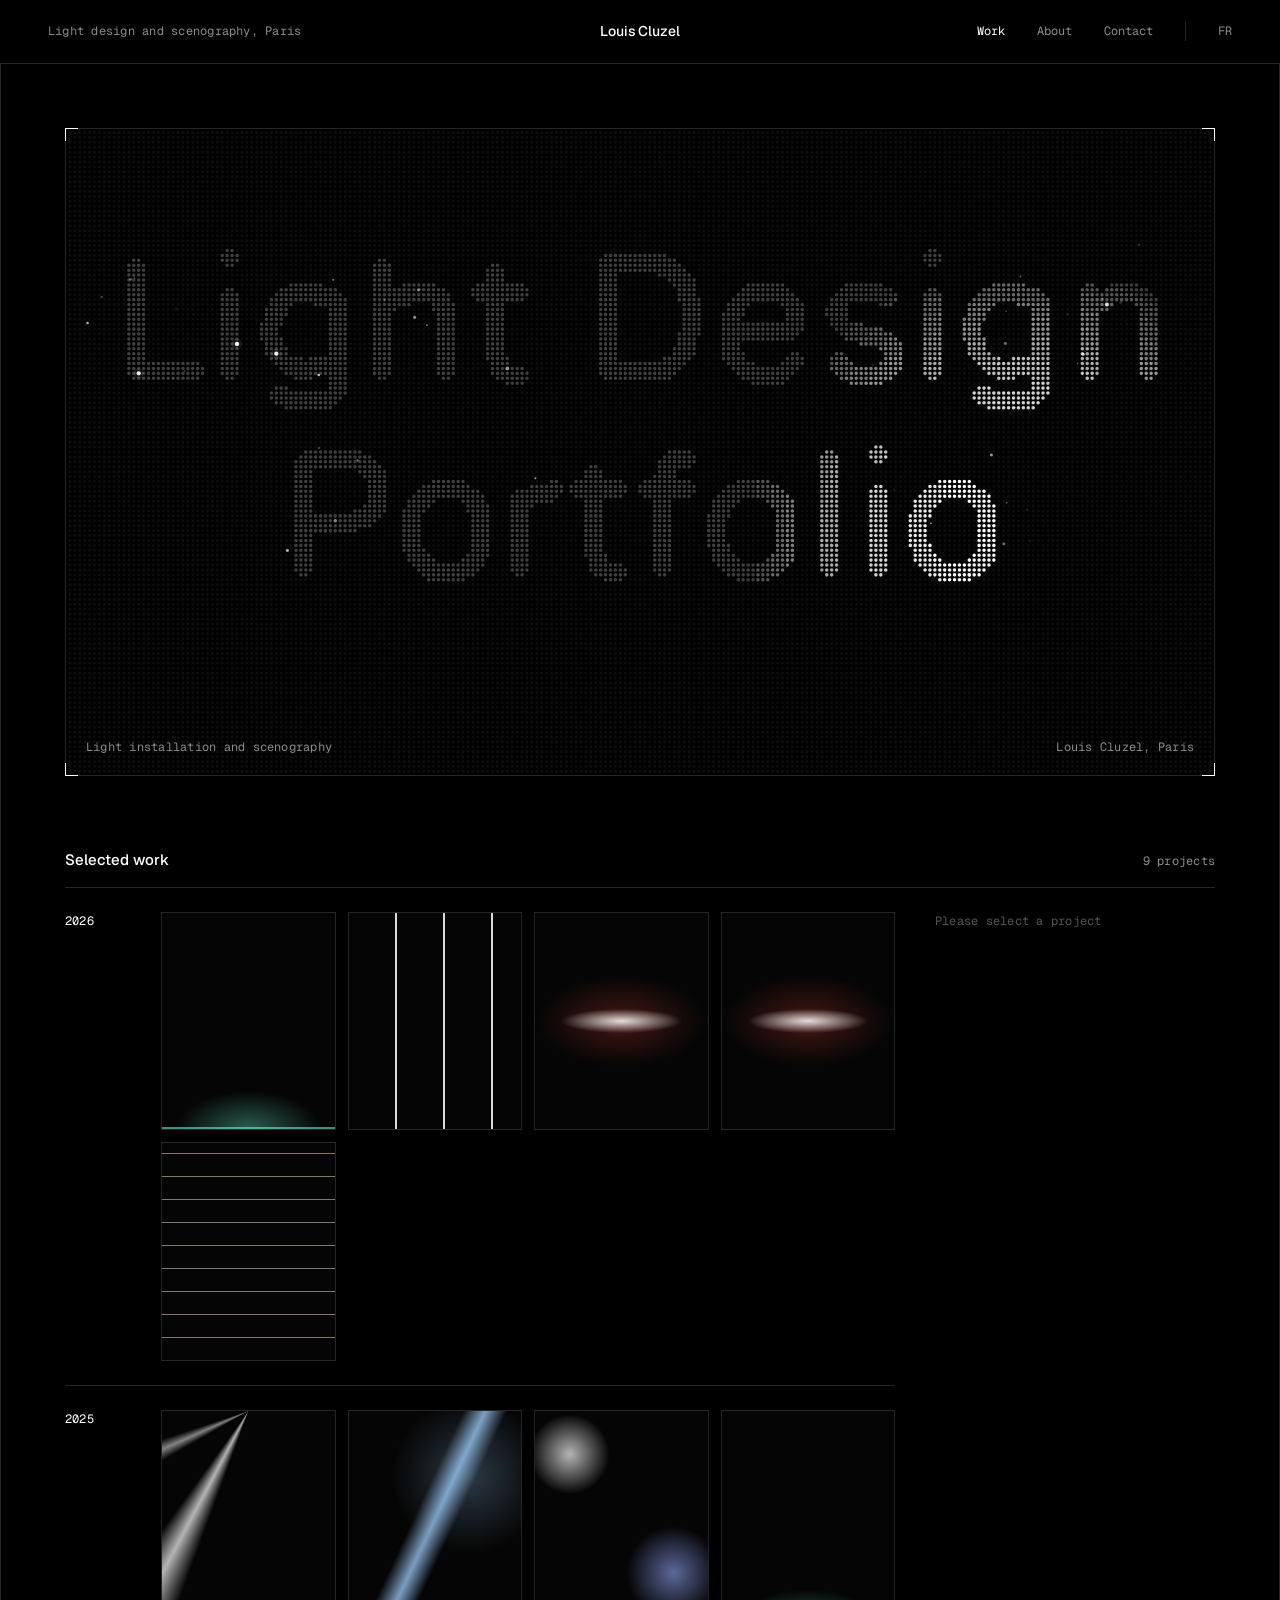
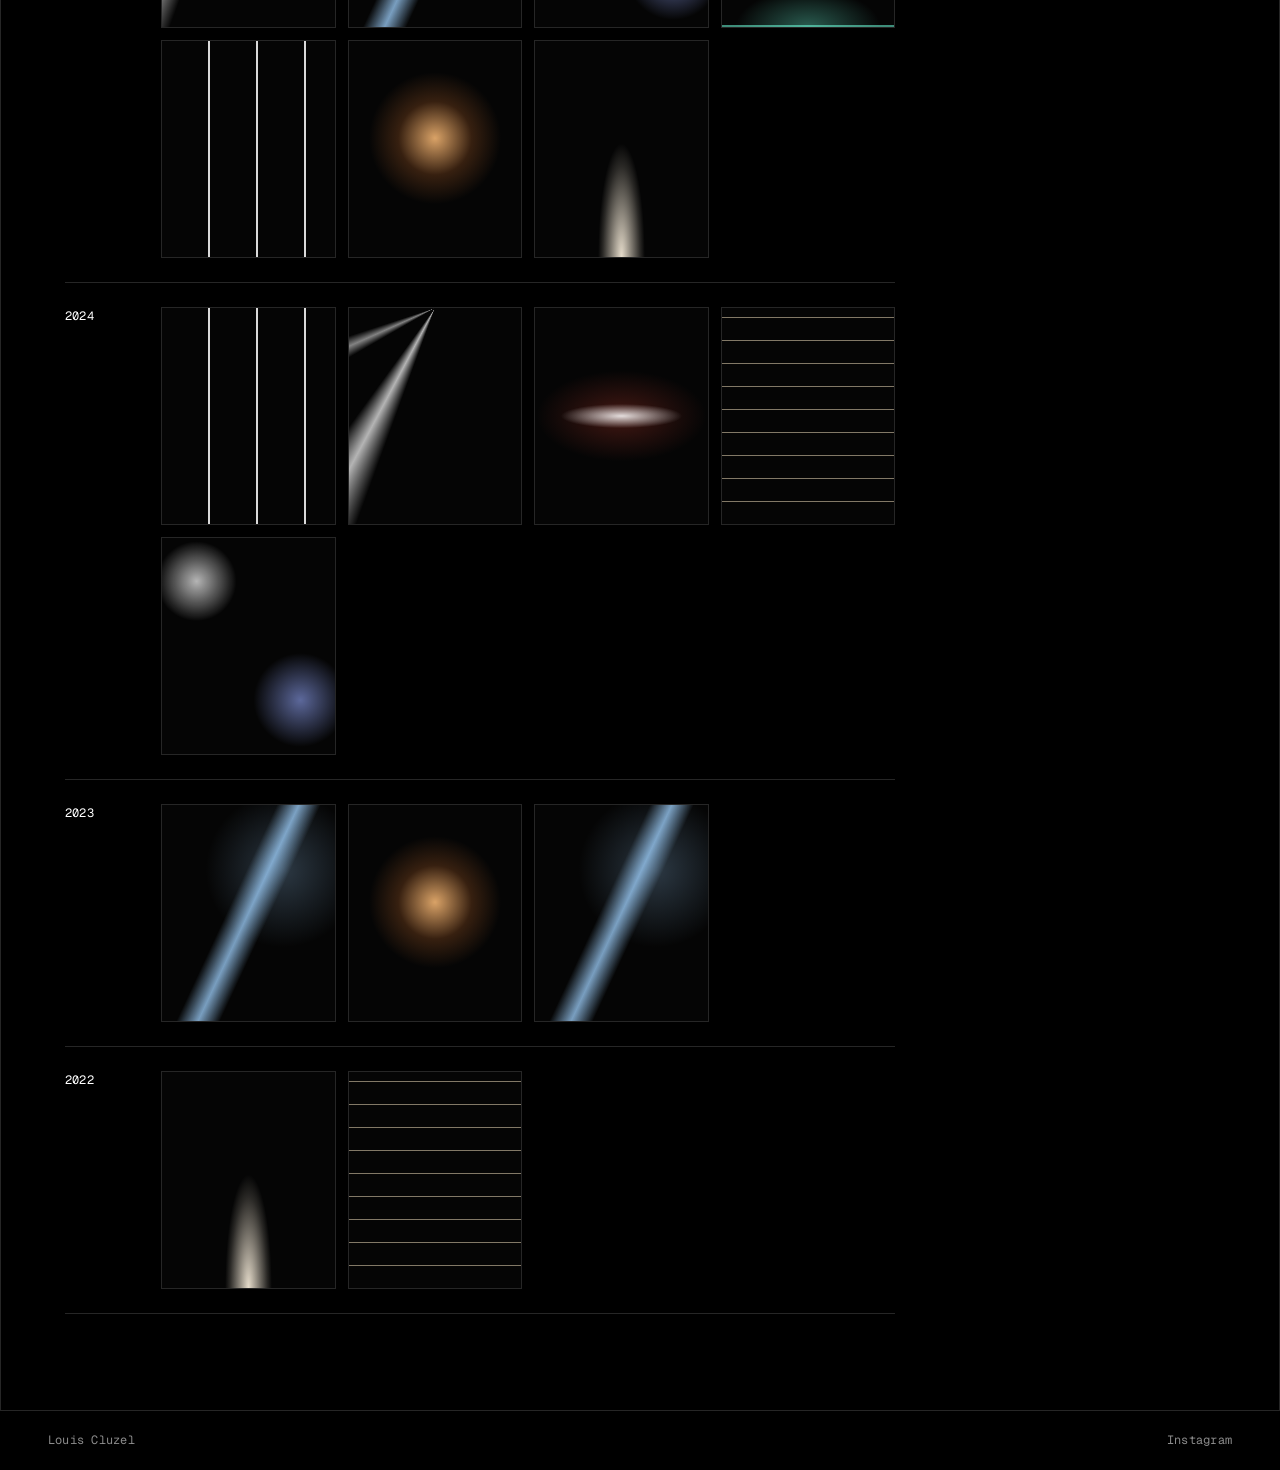
==== commit a4c65936: "LED text: even stroke width (skeleton + fixed dilation), title case, twinkles and star dust on the h" ====
--- a/index.html
+++ b/index.html
@@ -23,7 +23,7 @@
   <section class="hero marked">
     <i class="mk"></i>
     <h1 class="sr-only">Light design portfolio, Louis Cluzel</h1>
-    <canvas class="led" data-lines="LIGHT DESIGN|PORTFOLIO" data-lines-mobile="LIGHT|DESIGN|PORTFOLIO" data-align="center" data-spot="true" aria-hidden="true"></canvas>
+    <canvas class="led" data-lines="Light Design|Portfolio" data-lines-mobile="Light|Design|Portfolio" data-align="center" data-spot="true" aria-hidden="true"></canvas>
     <div class="hero-caption">
       <span class="mono">Light installation and scenography</span>
       <span class="mono">Louis Cluzel, Paris</span>
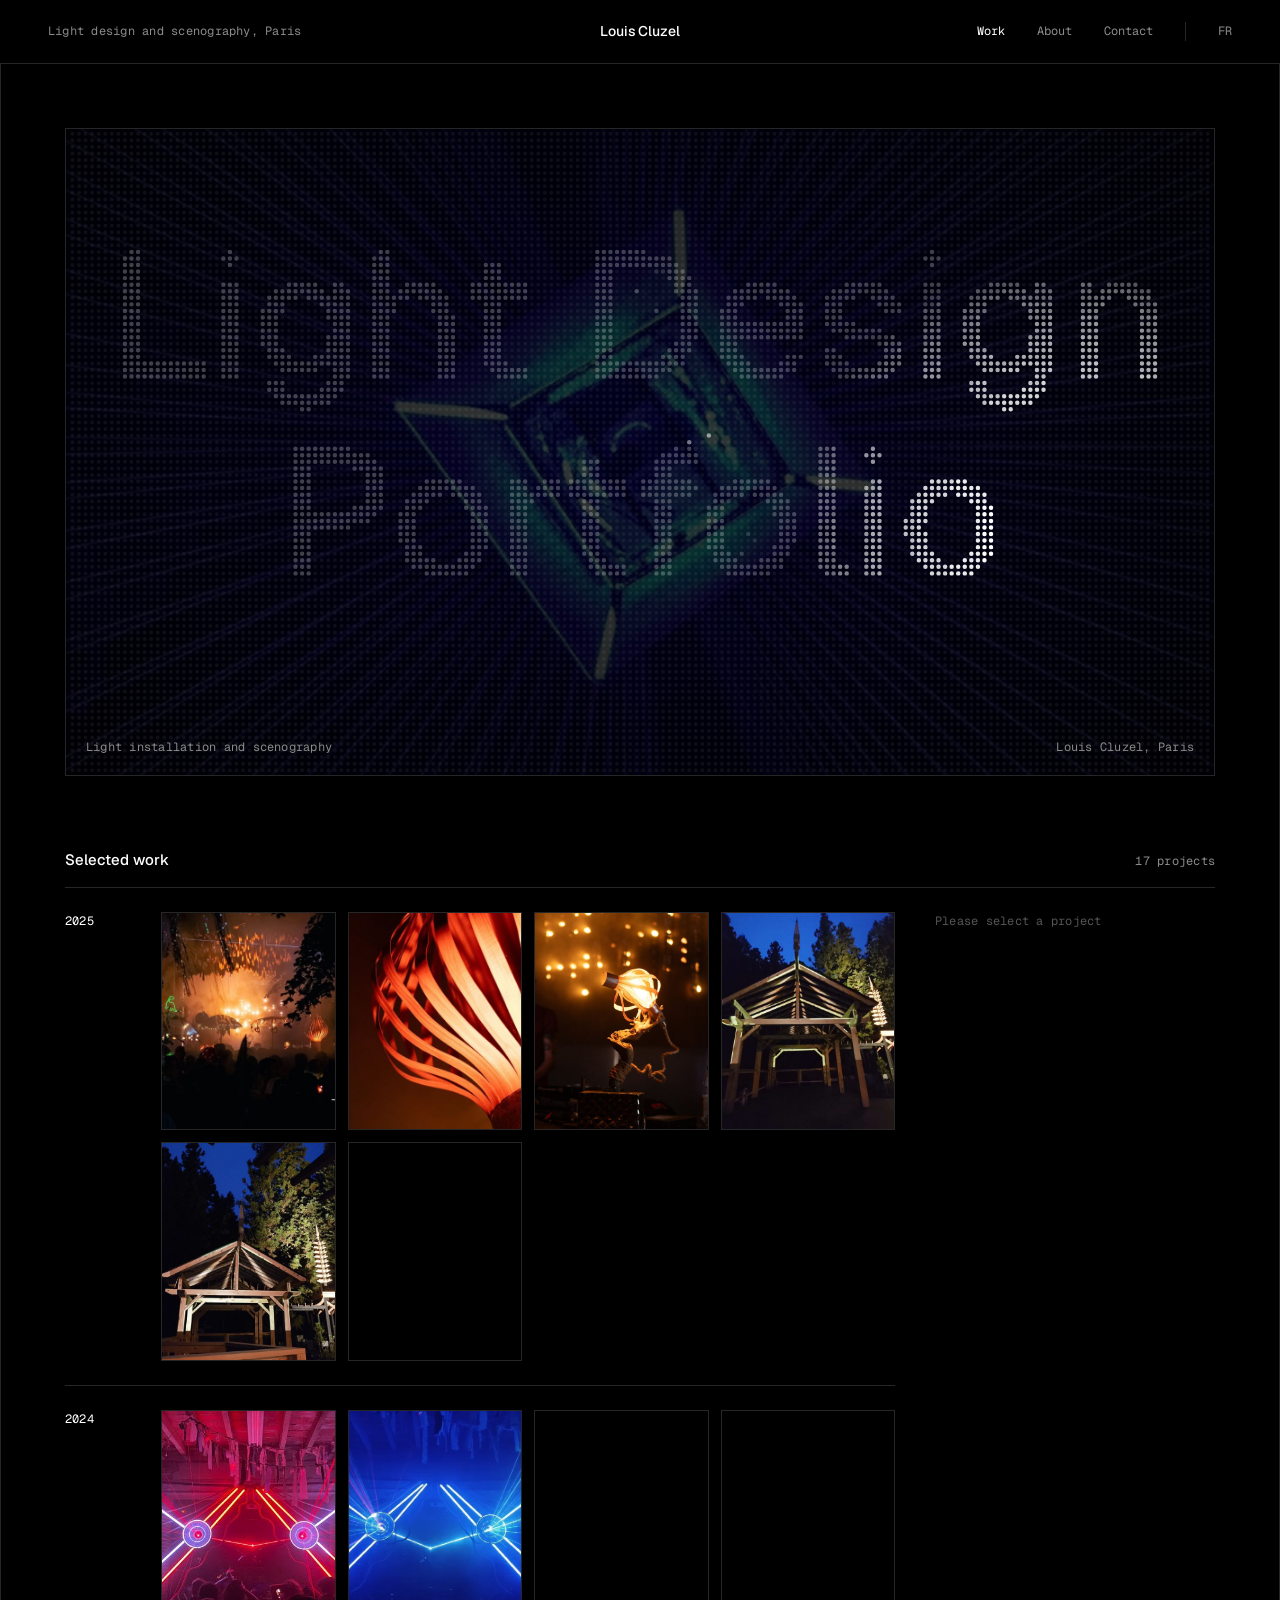
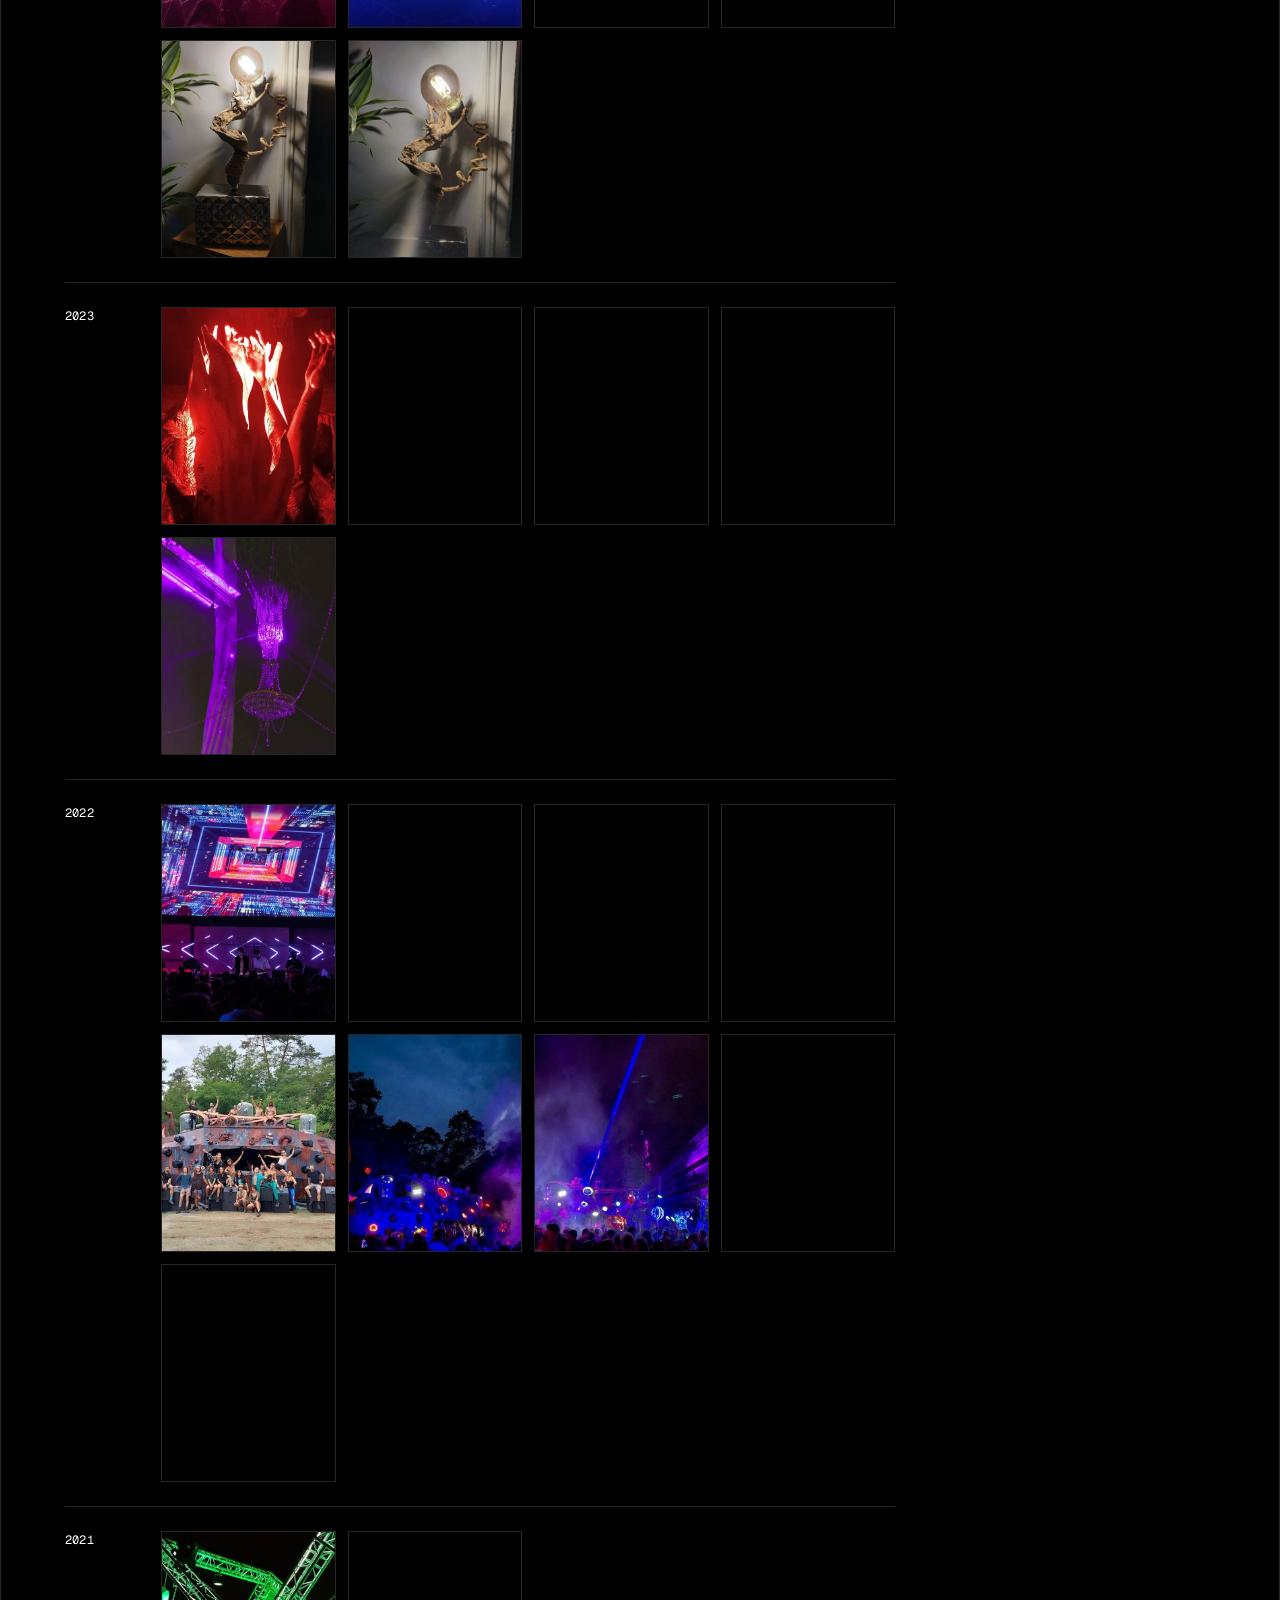
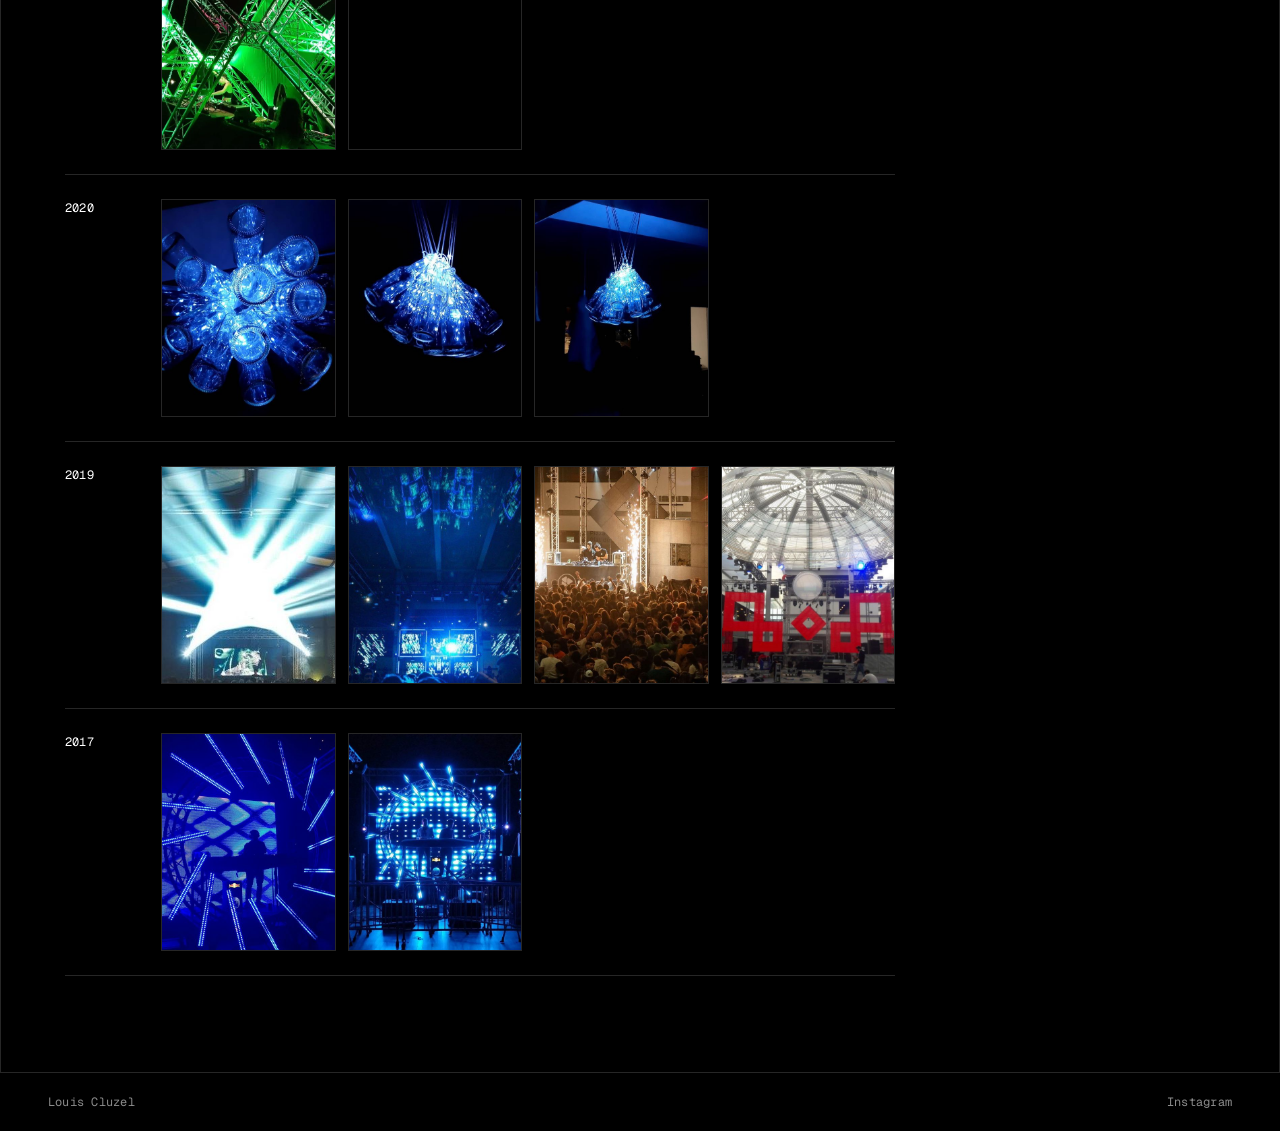
==== commit 699bf0b6: "Projects rebuilt from full captions (17), photos-only wall, colour-alternating galleries, home backg" ====
--- a/index.html
+++ b/index.html
@@ -22,6 +22,7 @@
 <main class="stage">
   <section class="hero marked">
     <i class="mk"></i>
+    <div class="hero-bg" aria-hidden="true"></div>
     <h1 class="sr-only">Light design portfolio, Louis Cluzel</h1>
     <canvas class="led" data-lines="Light Design|Portfolio" data-lines-mobile="Light|Design|Portfolio" data-align="center" data-spot="true" aria-hidden="true"></canvas>
     <div class="hero-caption">
--- a/assets/css/style.css
+++ b/assets/css/style.css
@@ -275,3 +275,42 @@
 @media (prefers-reduced-motion: reduce) {
   * { animation: none !important; }
 }
+
+/* Descriptive text set in the mono face, like the project facts */
+.project-body p,
+.panel-info p,
+.text-page p:not(.lead) {
+  font-family: var(--f-mono);
+  font-size: 13px;
+  line-height: 1.75;
+  letter-spacing: 0.01em;
+  color: #c4c4c4;
+}
+
+/* Real media */
+.tile .frame img { display: block; width: 100%; height: 100%; object-fit: cover; transition: filter .3s; }
+.fill { display: block; width: 100%; height: 100%; object-fit: cover; }
+.project-hero { aspect-ratio: auto; height: min(78vh, 880px); background: #000; }
+.project-hero .fill { object-fit: contain; }
+.gallery .marked { aspect-ratio: auto; }
+.gallery .marked.wide { aspect-ratio: auto; }
+.project-body[hidden] { display: none; }
+.project-body { grid-template-columns: minmax(0, 62ch); }
+@media (max-width: 760px) {
+  .project-hero { height: auto; aspect-ratio: 4 / 5; }
+  .gallery .marked, .gallery .wide { aspect-ratio: auto; }
+}
+
+/* Home: photos fading behind the LED title */
+.hero { overflow: hidden; }
+.hero-bg { position: absolute; inset: 0; }
+.hero-bg img {
+  position: absolute; inset: 0; width: 100%; height: 100%; object-fit: cover;
+  opacity: 0; transform: scale(1.04);
+  transition: opacity 2.4s ease, transform 8s linear;
+  filter: saturate(.85);
+}
+.hero-bg img.on { opacity: .34; transform: scale(1); }
+.hero-bg::after { content: ""; position: absolute; inset: 0; background: radial-gradient(ellipse at center, rgba(0,0,0,.35), rgba(0,0,0,.75)); }
+.hero .led, .hero-caption { z-index: 1; }
+@media (prefers-reduced-motion: reduce) { .hero-bg img { transition: none; } }
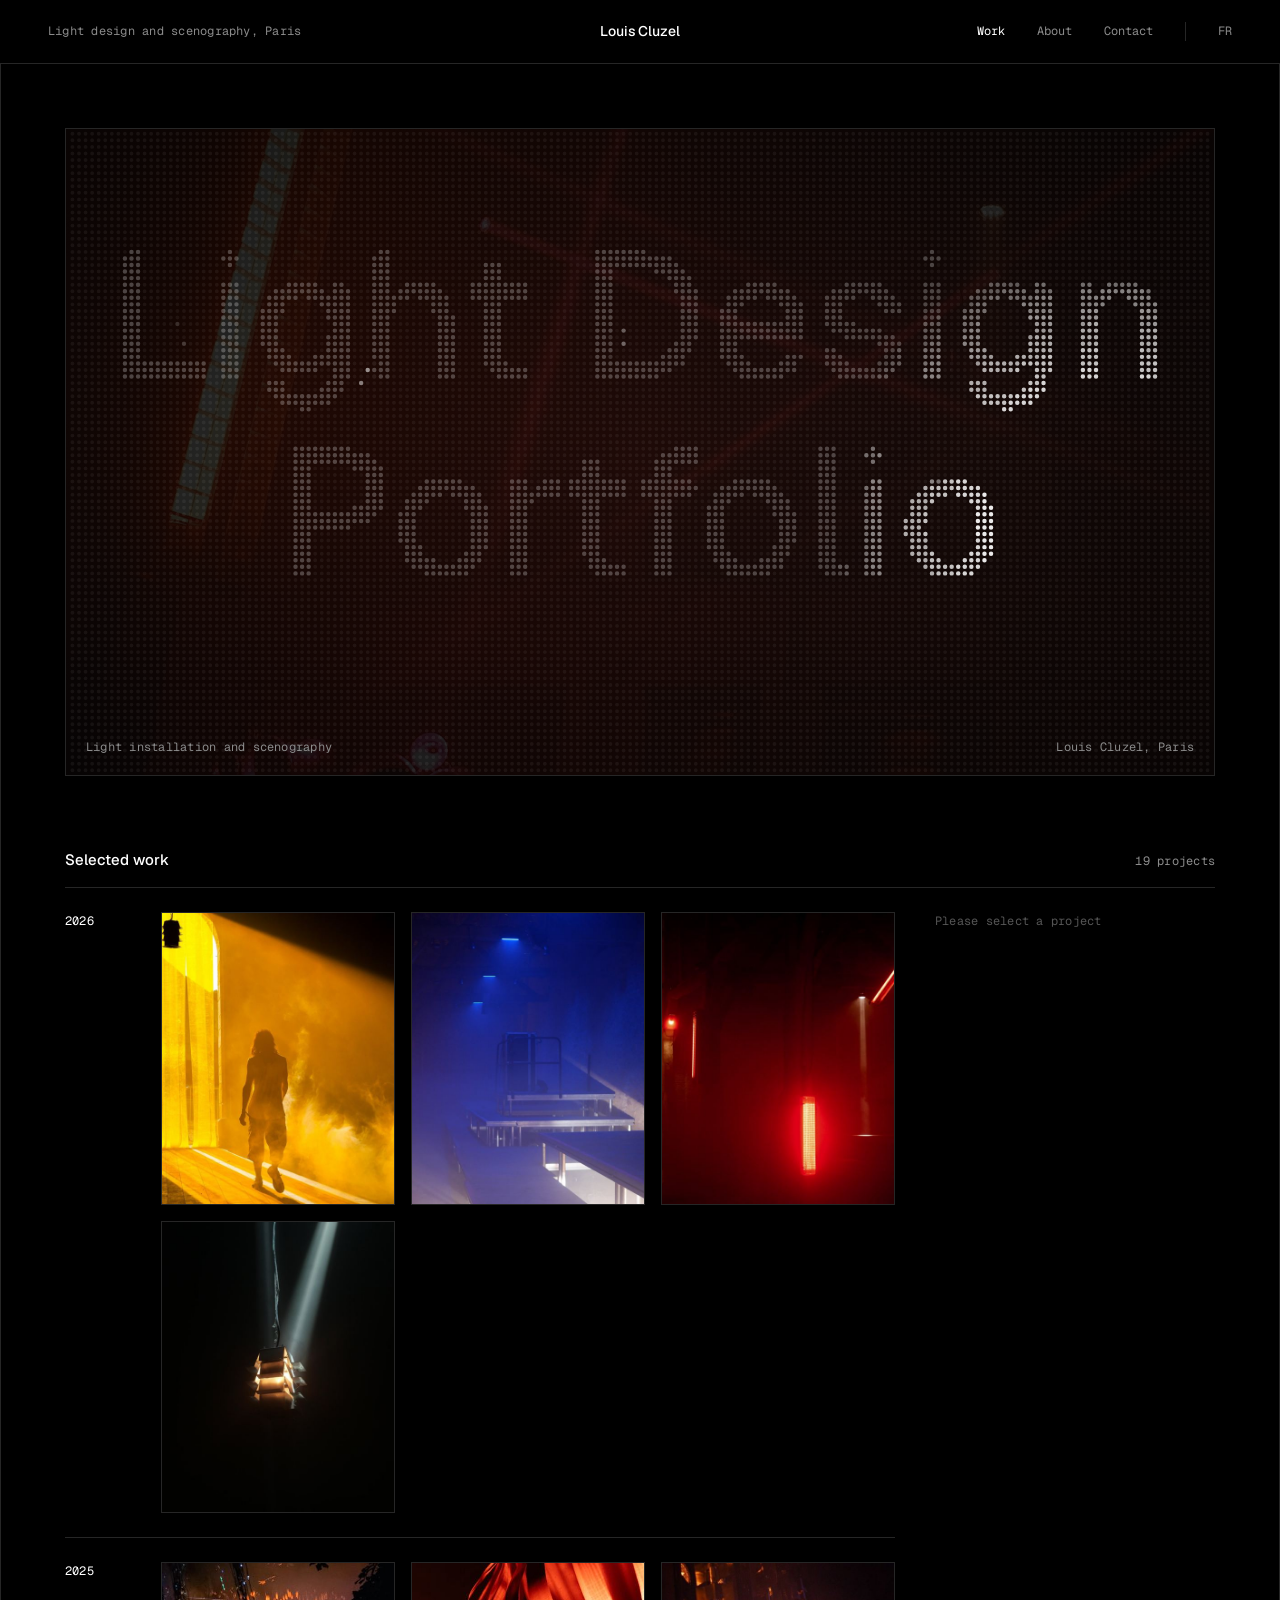
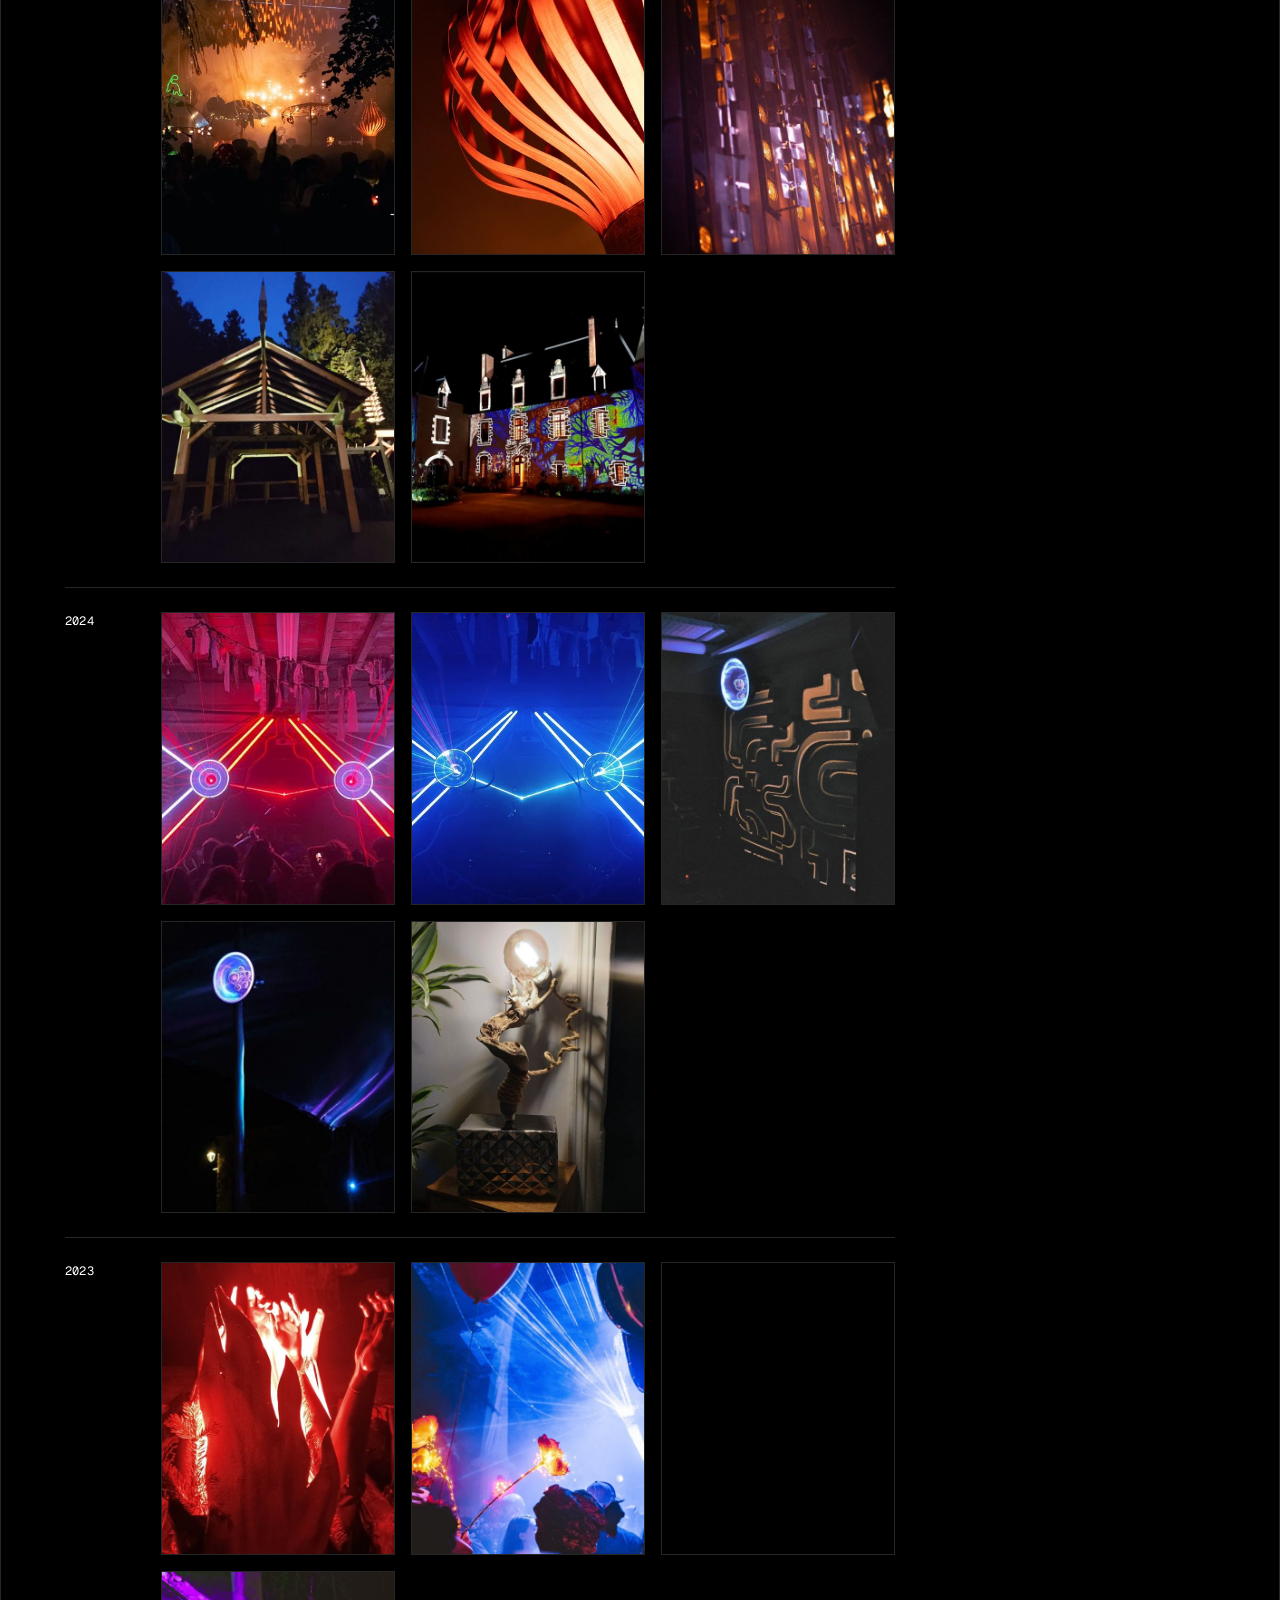
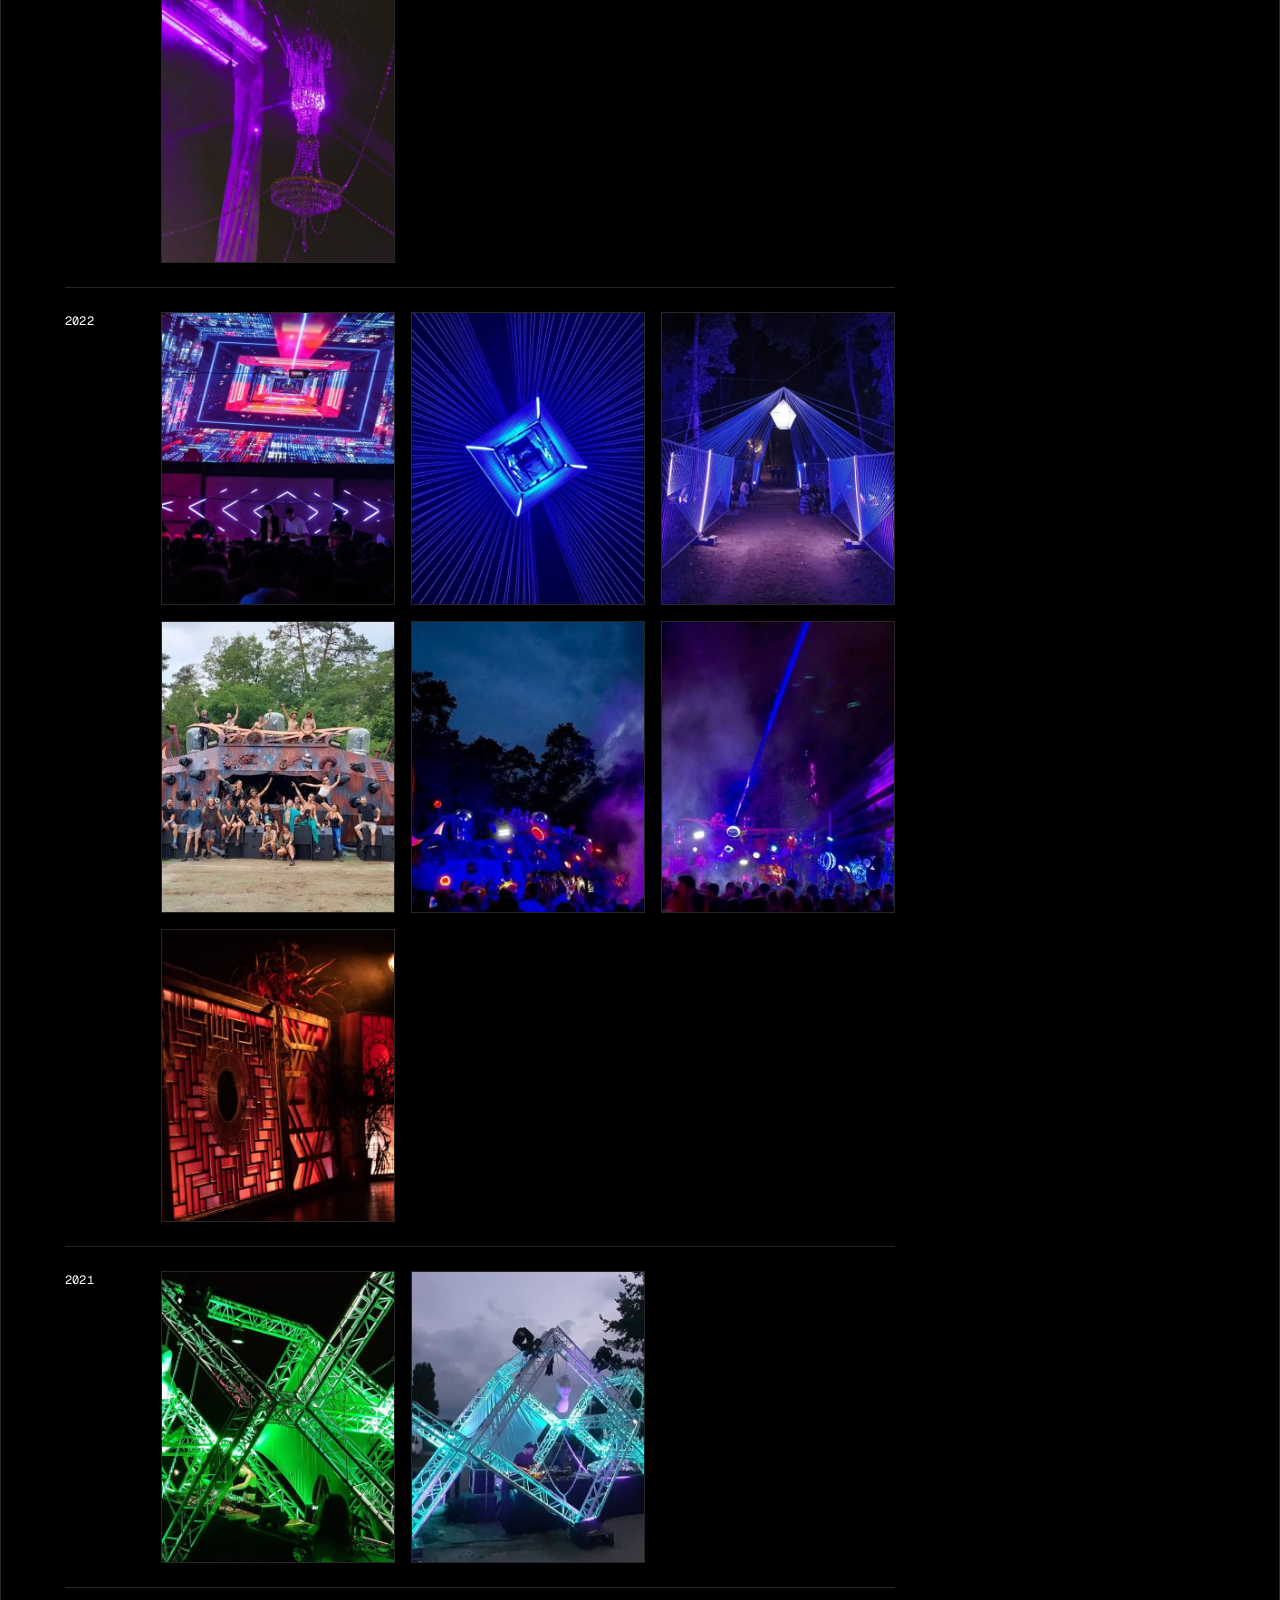
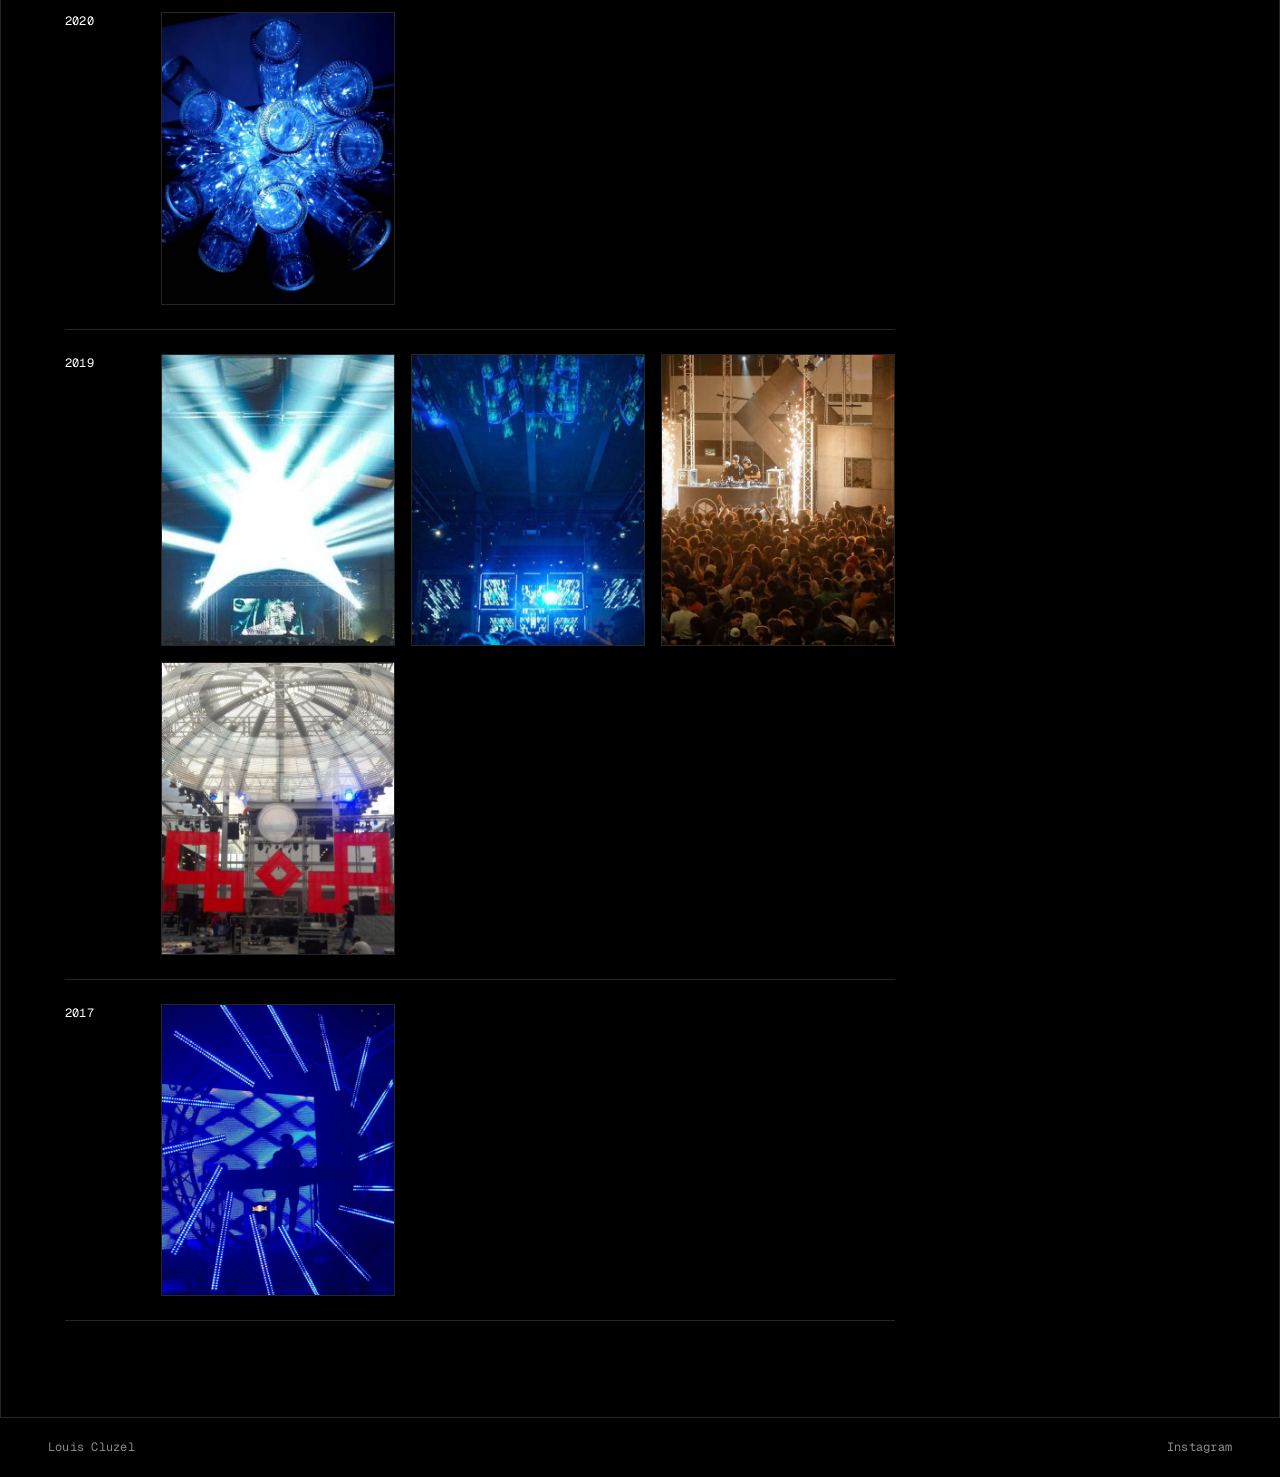
==== commit 669749fa: "Bigger Work tiles, one tile for repetitive projects, sharper mobile LED title, new About and Contact" ====
--- a/index.html
+++ b/index.html
@@ -3,43 +3,43 @@
 <head>
 <meta charset="utf-8">
 <meta name="viewport" content="width=device-width, initial-scale=1">
-<title>Louis Cluzel — Light design</title>
+<title data-fr="Louis Cluzel — Conception lumière">Louis Cluzel — Light design</title>
 <meta name="description" content="Louis Cluzel, light designer and scenographer.">
 <link rel="preload" href="assets/fonts/Geist.woff" as="font" type="font/woff" crossorigin>
 <link rel="stylesheet" href="assets/css/style.css">
 </head>
 <body>
 <header class="site-header">
-  <span class="where mono">Light design and scenography, Paris</span>
+  <span class="where mono" data-fr="Conception lumière et scénographie, Paris">Light design and scenography, Paris</span>
   <a class="brand" href="index.html">Louis Cluzel</a>
-  <nav class="site-nav" aria-label="Main">
-    <a href="index.html#works" aria-current="page">Work</a>
-    <a href="about.html">About</a>
+  <nav class="site-nav" aria-label="Main" data-fr-label="Menu principal">
+    <a href="index.html#works" aria-current="page" data-fr="Projets">Work</a>
+    <a href="about.html" data-fr="À propos">About</a>
     <a href="contact.html">Contact</a>
-    <a class="lang" href="#" title="French version coming soon">FR</a>
+    <a class="lang" href="?lang=fr" lang="fr" title="Version française">FR</a>
   </nav>
 </header>
 <main class="stage">
   <section class="hero marked">
     <i class="mk"></i>
     <div class="hero-bg" aria-hidden="true"></div>
-    <h1 class="sr-only">Light design portfolio, Louis Cluzel</h1>
+    <h1 class="sr-only" data-fr="Portfolio de conception lumière, Louis Cluzel">Light design portfolio, Louis Cluzel</h1>
     <canvas class="led" data-lines="Light Design|Portfolio" data-lines-mobile="Light|Design|Portfolio" data-align="center" data-spot="true" aria-hidden="true"></canvas>
     <div class="hero-caption">
-      <span class="mono">Light installation and scenography</span>
+      <span class="mono" data-fr="Installation lumière et scénographie">Light installation and scenography</span>
       <span class="mono">Louis Cluzel, Paris</span>
     </div>
   </section>
 
   <section id="works">
     <div class="section-head">
-      <h2>Selected work</h2>
+      <h2 data-fr="Sélection de projets">Selected work</h2>
       <span class="mono" data-count></span>
     </div>
     <div class="works-layout">
       <div class="works"></div>
       <aside class="panel" aria-live="polite">
-        <p class="panel-empty mono">Please select a project</p>
+        <p class="panel-empty mono" data-fr="Sélectionnez un projet">Please select a project</p>
         <div class="panel-info" hidden></div>
       </aside>
     </div>
@@ -51,6 +51,7 @@
   <a class="mono" href="https://www.instagram.com/la.cluz/">Instagram</a>
 </footer>
 <script src="assets/js/projects.js"></script>
+<script src="assets/js/i18n.js"></script>
 <script src="assets/js/main.js"></script>
 </body>
 </html>
--- a/assets/css/style.css
+++ b/assets/css/style.css
@@ -144,8 +144,8 @@
 
 .tiles {
   display: grid;
-  grid-template-columns: repeat(auto-fill, minmax(148px, 1fr));
-  gap: 12px;
+  grid-template-columns: repeat(auto-fill, minmax(232px, 1fr));
+  gap: 16px;
 }
 
 .tile { display: block; transition: opacity .25s ease; }
